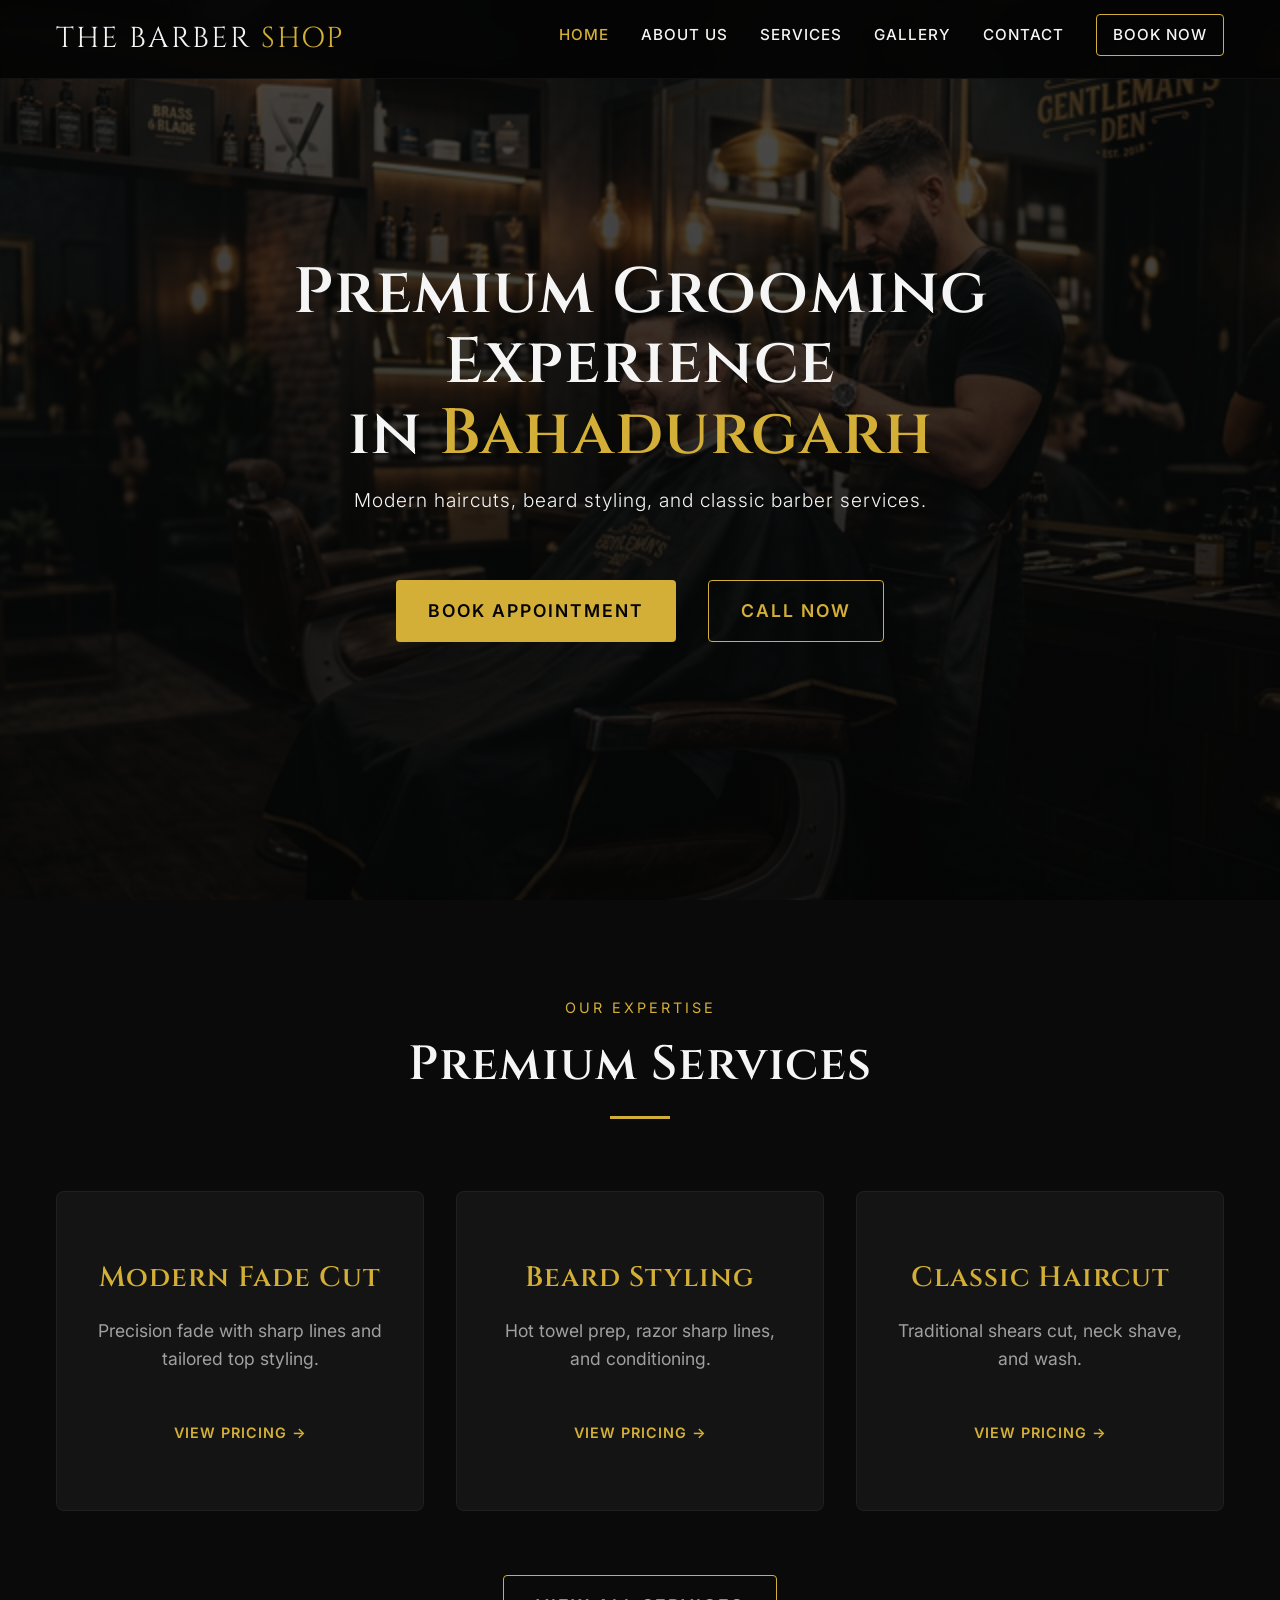
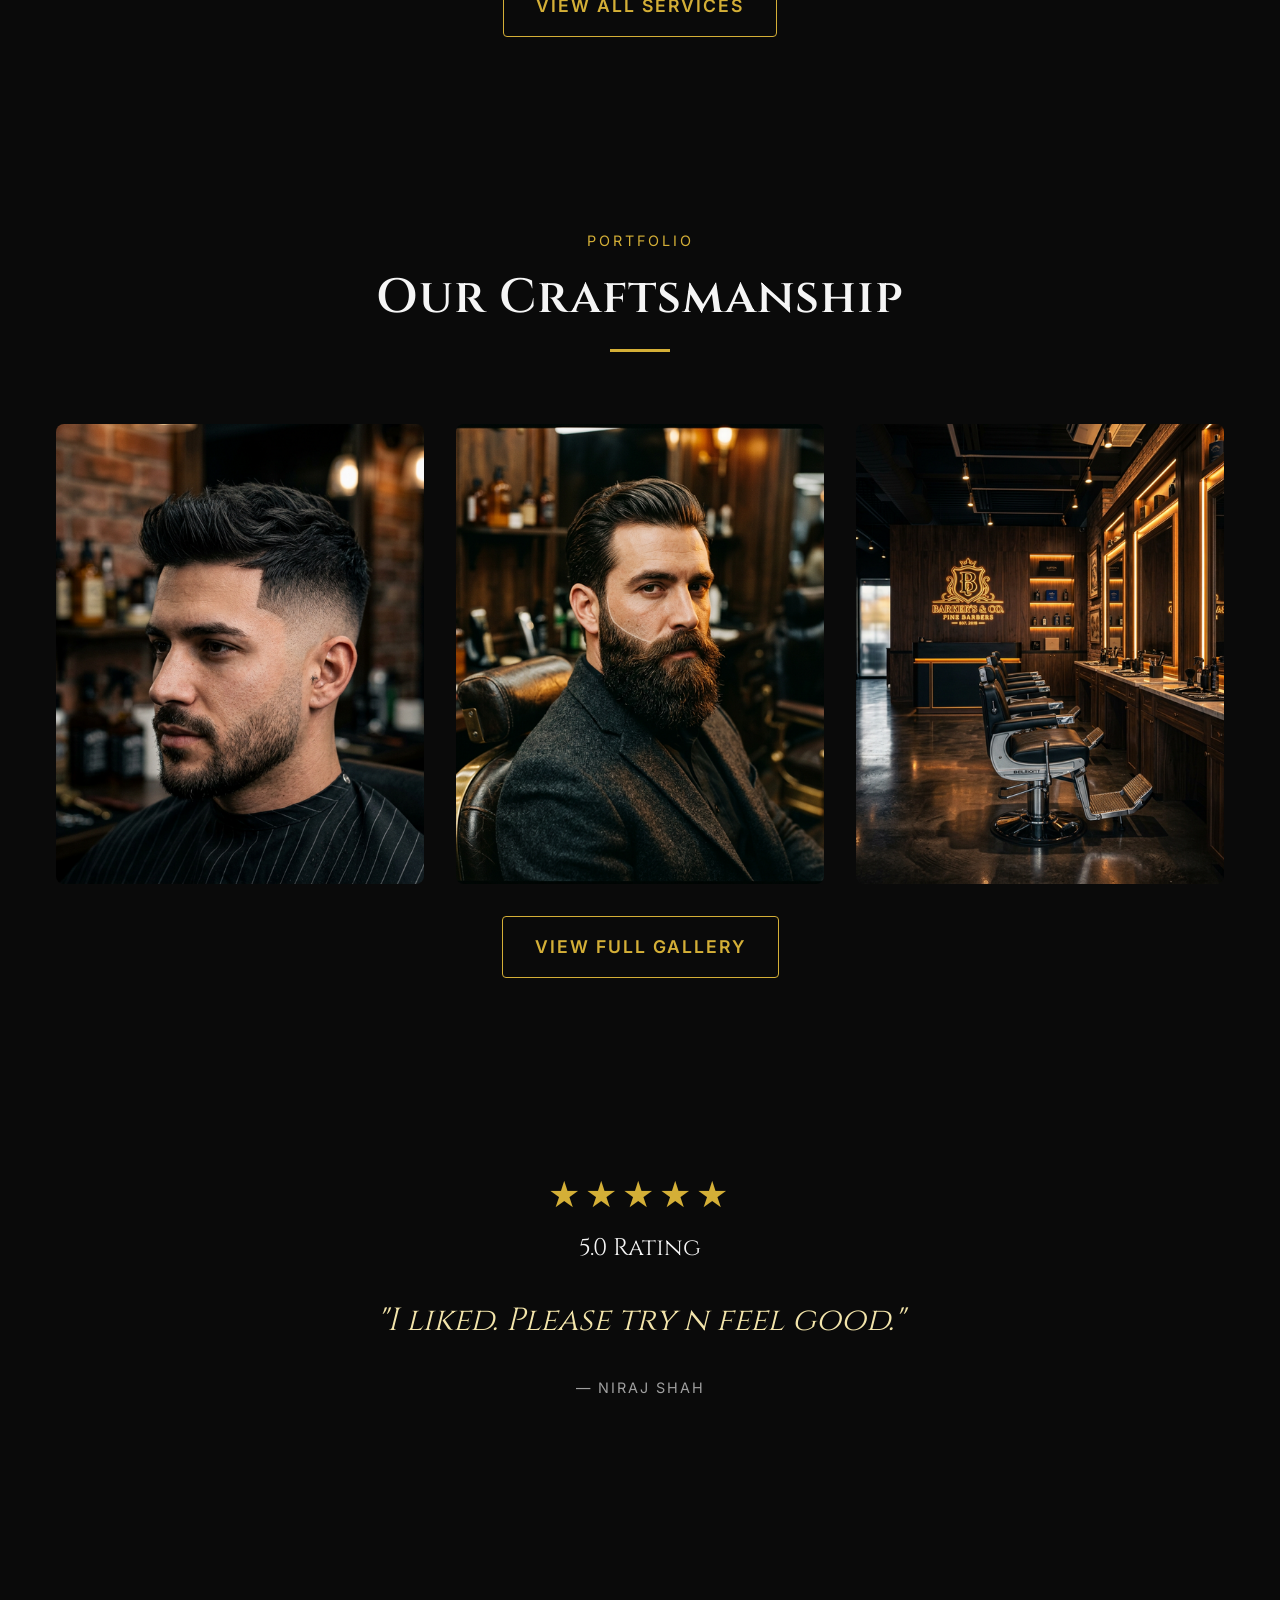
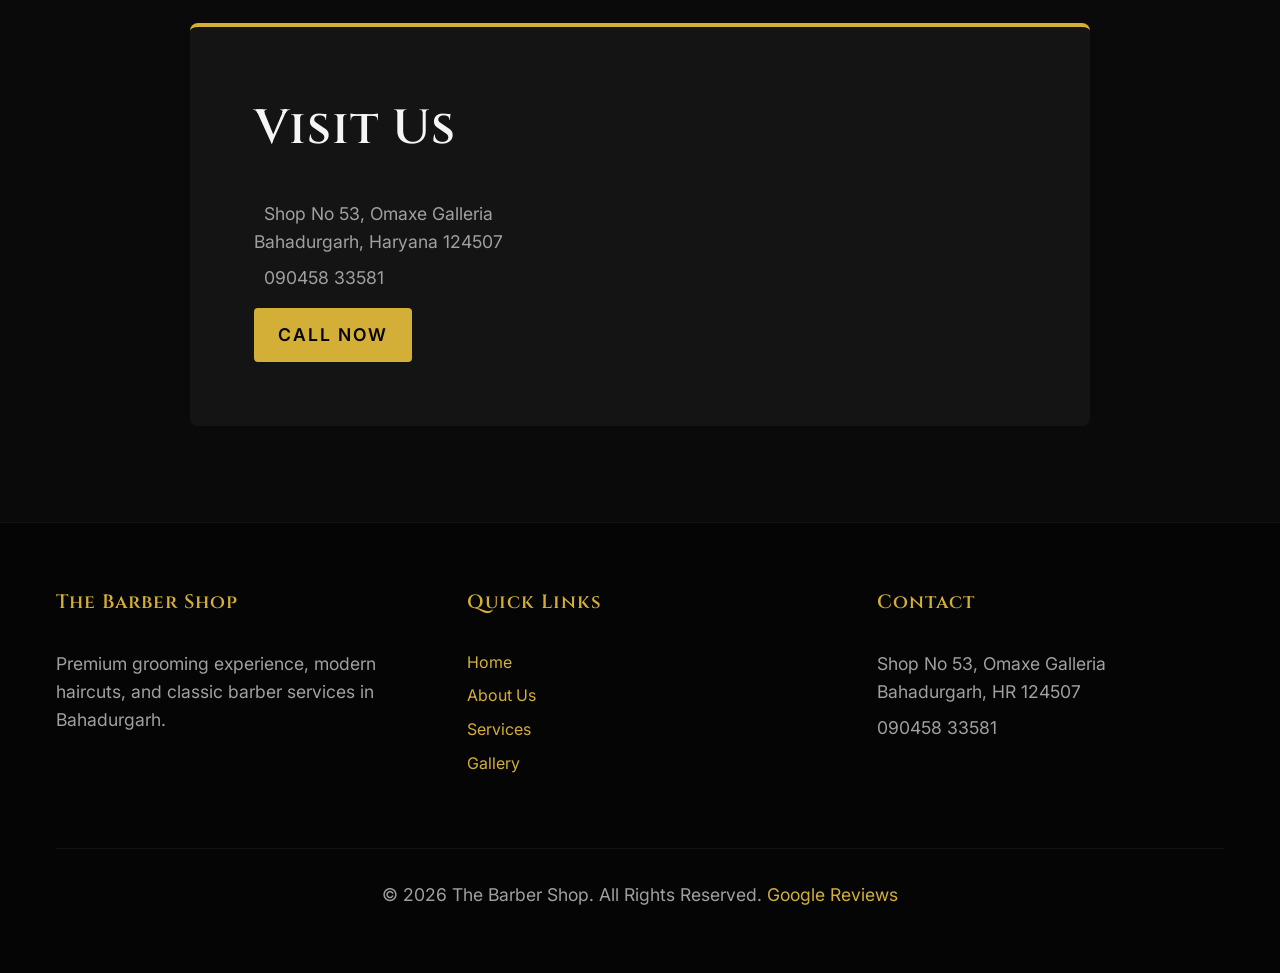
==== index.html @ 8d55b6e1 "Initial commit of The Barber Shop website" ====
<!DOCTYPE html>
<html lang="en">
<head>
    <meta charset="UTF-8">
    <meta name="viewport" content="width=device-width, initial-scale=1.0">
    <title>The Barber Shop | Premium Grooming in Bahadurgarh</title>
    <meta name="description" content="Experience premium grooming, modern haircuts, and classic barber services at The Barber Shop in Omaxe Galleria, Bahadurgarh.">
    <meta name="keywords" content="Barber shop in Bahadurgarh, Best haircut Bahadurgarh, Beard styling near me, premium salon">
    
    <!-- Google Fonts -->
    <link rel="preconnect" href="https://fonts.googleapis.com">
    <link rel="preconnect" href="https://fonts.gstatic.com" crossorigin>
    <link href="https://fonts.googleapis.com/css2?family=Cinzel:wght@500;600;700&family=Inter:wght@300;400;500;600&display=swap" rel="stylesheet">
    
    <!-- Custom CSS -->
    <link rel="stylesheet" href="css/style.css">
    <link rel="stylesheet" href="css/index.css">
</head>
<body>

    <!-- Navigation -->
    <nav class="navbar">
        <div class="container">
            <a href="index.html" class="logo">The Barber <span>Shop</span></a>
            <button class="hamburger" aria-label="Toggle Navigation">&#9776;</button>
            <ul class="nav-links">
                <li><a href="index.html" class="active">Home</a></li>
                <li><a href="about.html">About Us</a></li>
                <li><a href="services.html">Services</a></li>
                <li><a href="gallery.html">Gallery</a></li>
                <li><a href="contact.html">Contact</a></li>
                <li><a href="book.html" class="btn btn-outline" style="padding: 0.5rem 1rem; margin-top: -0.5rem;">Book Now</a></li>
            </ul>
        </div>
    </nav>

    <!-- Hero Section -->
    <header class="hero" id="home">
        <div class="hero-overlay"></div>
        <div class="container hero-content">
            <div class="fade-in-up">
                <h1>Premium Grooming Experience <br>in <span style="color: var(--gold-primary)">Bahadurgarh</span></h1>
                <p>Modern haircuts, beard styling, and classic barber services.</p>
                <div class="hero-btns">
                    <a href="book.html" class="btn btn-primary">Book Appointment</a>
                    <a href="tel:+919045833581" class="btn btn-outline">Call Now</a>
                </div>
            </div>
        </div>
    </header>

    <!-- Services Preview Section -->
    <section class="services-preview section-padding" id="services">
        <div class="container">
            <div class="section-title fade-in-up">
                <span class="section-subtitle">Our Expertise</span>
                <h2>Premium Services</h2>
            </div>
            
            <div class="services-grid">
                <!-- Service 1 -->
                <div class="service-card fade-in-up">
                    <div class="service-icon"><i class="fas fa-cut"></i></div>
                    <h3>Modern Fade Cut</h3>
                    <p>Precision fade with sharp lines and tailored top styling.</p>
                    <a href="services.html" class="read-more">View Pricing &rarr;</a>
                </div>
                <!-- Service 2 -->
                <div class="service-card fade-in-up" style="transition-delay: 0.1s;">
                    <div class="service-icon"></div>
                    <h3>Beard Styling</h3>
                    <p>Hot towel prep, razor sharp lines, and conditioning.</p>
                    <a href="services.html" class="read-more">View Pricing &rarr;</a>
                </div>
                <!-- Service 3 -->
                <div class="service-card fade-in-up" style="transition-delay: 0.2s;">
                    <div class="service-icon"></div>
                    <h3>Classic Haircut</h3>
                    <p>Traditional shears cut, neck shave, and wash.</p>
                    <a href="services.html" class="read-more">View Pricing &rarr;</a>
                </div>
            </div>
            
            <div class="text-center fade-in-up" style="margin-top: var(--space-lg);">
                <a href="services.html" class="btn btn-outline">View All Services</a>
            </div>
        </div>
    </section>

    <!-- Gallery Preview Section -->
    <section class="gallery-preview section-padding">
        <div class="container">
            <div class="section-title fade-in-up">
                <span class="section-subtitle">Portfolio</span>
                <h2>Our Craftsmanship</h2>
            </div>
            
            <div class="gallery-grid">
                <div class="gallery-item fade-in-up">
                    <img src="images/gallery/haircut1.png" alt="Modern Haircut" loading="lazy">
                </div>
                <div class="gallery-item fade-in-up" style="transition-delay: 0.1s;">
                    <img src="images/gallery/beard1.png" alt="Beard Styling" loading="lazy">
                </div>
                <div class="gallery-item fade-in-up" style="transition-delay: 0.2s;">
                    <img src="images/gallery/interior1.png" alt="Barber Shop Interior" loading="lazy">
                </div>
            </div>
            
            <div class="text-center fade-in-up" style="margin-top: var(--space-md);">
                <a href="gallery.html" class="btn btn-outline">View Full Gallery</a>
            </div>
        </div>
    </section>

    <!-- Review Highlight Section -->
    <section class="reviews-highlight section-padding">
        <div class="container">
            <div class="review-box fade-in-up">
                <div class="stars">★★★★★</div>
                <p class="rating-text">5.0 Rating</p>
                <blockquote>"I liked. Please try n feel good."</blockquote>
                <p class="reviewer-name">— Niraj Shah</p>
            </div>
        </div>
    </section>

    <!-- Quick Contact Snippet -->
    <section class="quick-contact section-padding" id="contact">
        <div class="container fade-in-up">
            <div class="contact-card" style="max-width: 900px; display: grid; grid-template-columns: 1fr 1fr; gap: var(--space-md); align-items: center; text-align: left;">
                <div class="contact-info">
                    <h2>Visit Us</h2>
                    <p style="margin-bottom: var(--space-xs);"><i class="fas fa-map-marker-alt"></i> Shop No 53, Omaxe Galleria<br>Bahadurgarh, Haryana 124507</p>
                    <p style="margin-bottom: var(--space-sm);"><i class="fas fa-phone"></i> 090458 33581</p>
                    <a href="tel:09045833581" class="btn btn-primary" style="padding: 0.8rem 1.5rem;">Call Now</a>
                </div>
                <div class="contact-map" style="height: 100%; min-height: 250px;">
                    <iframe src="https://maps.google.com/maps?width=100%25&amp;height=600&amp;hl=en&amp;q=The%20Barbar%20Shop,%20Omaxe%20Galleria,%20Bahadurgarh&amp;t=&amp;z=15&amp;ie=UTF8&amp;iwloc=B&amp;output=embed" 
                            style="border:0; width: 100%; height: 100%; border-radius: 8px;" 
                            allowfullscreen="" loading="lazy" referrerpolicy="no-referrer-when-downgrade">
                    </iframe>
                </div>
            </div>
        </div>
    </section>

    <!-- Footer -->
    <footer class="footer">
        <div class="container">
            <div class="footer-grid">
                <div class="footer-col">
                    <h3>The Barber Shop</h3>
                    <p>Premium grooming experience, modern haircuts, and classic barber services in Bahadurgarh.</p>
                </div>
                <div class="footer-col">
                    <h3>Quick Links</h3>
                    <ul>
                        <li><a href="index.html">Home</a></li>
                        <li><a href="about.html">About Us</a></li>
                        <li><a href="services.html">Services</a></li>
                        <li><a href="gallery.html">Gallery</a></li>
                    </ul>
                </div>
                <div class="footer-col">
                    <h3>Contact</h3>
                    <p>Shop No 53, Omaxe Galleria<br>Bahadurgarh, HR 124507</p>
                    <p>090458 33581</p>
                </div>
            </div>
            <div class="footer-bottom">
                <p>&copy; 2026 The Barber Shop. All Rights Reserved. <a href="#">Google Reviews</a></p>
            </div>
        </div>
    </footer>

    <script src="js/main.js"></script>
</body>
</html>
---- css/style.css ----
/* =========================================
   CORE DESIGN SYSTEM & VARIABLES
   ========================================= */
:root {
  /* Colors */
  --bg-dark: #0a0a0a;
  --bg-darker: #050505;
  --bg-card: #141414;
  --bg-card-hover: #1a1a1a;
  
  --text-main: #f5f5f5;
  --text-muted: #a0a0a0;
  
  --gold-primary: #D4AF37;
  --gold-hover: #B5952F;
  --gold-light: #F3E5AB;

  /* Typography */
  --font-primary: 'Inter', system-ui, -apple-system, sans-serif;
  --font-heading: 'Cinzel', serif; /* Or 'Outfit'/'Playfair Display' */

  /* Spacing */
  --space-xs: 0.5rem;
  --space-sm: 1rem;
  --space-md: 2rem;
  --space-lg: 4rem;
  --space-xl: 6rem;
  
  /* Layout */
  --container-width: 1200px;
  
  /* Animation */
  --transition-fast: 0.2s ease;
  --transition-normal: 0.3s ease;
  --transition-slow: 0.5s ease-in-out;
}

/* Base Reset */
* {
  margin: 0;
  padding: 0;
  box-sizing: border-box;
}

html, body {
  overflow-x: hidden;
  width: 100%;
}

body {
  font-family: var(--font-primary);
  background-color: var(--bg-dark);
  color: var(--text-main);
  line-height: 1.6;
  -webkit-font-smoothing: antialiased;
}

/* Typography */
h1, h2, h3, h4, h5, h6 {
  font-family: var(--font-heading);
  color: var(--text-main);
  font-weight: 600;
  letter-spacing: 1px;
}

h1 { font-size: clamp(2.5rem, 5vw, 4.5rem); line-height: 1.1; margin-bottom: var(--space-sm); }
h2 { font-size: clamp(2rem, 4vw, 3rem); margin-bottom: var(--space-md); }
h3 { font-size: 1.75rem; margin-bottom: var(--space-sm); }

p {
  color: var(--text-muted);
  font-size: 1.1rem;
  margin-bottom: var(--space-md);
}

a {
  color: var(--gold-primary);
  text-decoration: none;
  transition: color var(--transition-fast);
}

a:hover {
  color: var(--gold-light);
}

/* Layout Classes */
.container {
  width: 100%;
  max-width: var(--container-width);
  margin: 0 auto;
  padding: 0 var(--space-sm);
}

.section-padding {
  padding: var(--space-xl) 0;
}

.text-center {
  text-align: center;
}

/* Reusable Components */

/* Buttons */
.btn {
  display: inline-flex;
  align-items: center;
  justify-content: center;
  padding: 1rem 2rem;
  font-size: 1.1rem;
  font-family: var(--font-primary);
  font-weight: 600;
  text-transform: uppercase;
  letter-spacing: 2px;
  cursor: pointer;
  transition: all var(--transition-normal);
  border-radius: 4px;
  border: none;
  position: relative;
  overflow: hidden;
}

.btn-primary {
  background-color: var(--gold-primary);
  color: var(--bg-darker);
}

.btn-primary:hover {
  background-color: var(--gold-hover);
  color: var(--bg-darker);
  transform: translateY(-3px);
  box-shadow: 0 10px 20px rgba(212, 175, 55, 0.2);
}

.btn-outline {
  background-color: transparent;
  color: var(--gold-primary);
  border: 1px solid var(--gold-primary);
}

.btn-outline:hover {
  background-color: var(--gold-primary);
  color: var(--bg-darker);
  transform: translateY(-3px);
  box-shadow: 0 10px 20px rgba(212, 175, 55, 0.2);
}

/* Section Titles */
.section-title {
  text-align: center;
  margin-bottom: var(--space-lg);
}

.section-title h2 {
  margin-bottom: var(--space-xs);
  position: relative;
  display: inline-block;
  padding-bottom: 15px;
}

.section-title h2::after {
  content: '';
  position: absolute;
  bottom: 0;
  left: 50%;
  transform: translateX(-50%);
  width: 60px;
  height: 3px;
  background-color: var(--gold-primary);
}

.section-subtitle {
  color: var(--gold-primary);
  font-family: var(--font-primary);
  font-size: 0.9rem;
  text-transform: uppercase;
  letter-spacing: 3px;
  margin-bottom: var(--space-xs);
  display: block;
}

/* Navigation (Base styles, to be extended later) */
.navbar {
  position: fixed;
  top: 0;
  left: 0;
  width: 100%;
  padding: var(--space-sm) 0;
  background-color: rgba(5, 5, 5, 0.95);
  backdrop-filter: blur(10px);
  z-index: 1000;
  border-bottom: 1px solid rgba(255, 255, 255, 0.05);
  transition: all var(--transition-normal);
}

.navbar .container {
  display: flex;
  justify-content: space-between;
  align-items: center;
}

.logo {
  font-family: var(--font-heading);
  font-size: 1.8rem;
  color: var(--text-main);
  text-transform: uppercase;
  letter-spacing: 2px;
}

.logo span {
  color: var(--gold-primary);
}

.nav-links {
  display: flex;
  gap: var(--space-md);
  list-style: none;
}

.nav-links a {
  color: var(--text-main);
  font-weight: 500;
  font-size: 0.95rem;
  text-transform: uppercase;
  letter-spacing: 1px;
}

.nav-links a:hover, .nav-links a.active {
  color: var(--gold-primary);
}

.hamburger {
  display: none;
  background: none;
  border: none;
  color: var(--text-main);
  font-size: 1.5rem;
  cursor: pointer;
}

/* Footer (Base Styles) */
.footer {
  background-color: var(--bg-darker);
  padding: var(--space-lg) 0 var(--space-md);
  border-top: 1px solid rgba(255, 255, 255, 0.05);
}

.footer-grid {
  display: grid;
  grid-template-columns: repeat(auto-fit, minmax(250px, 1fr));
  gap: var(--space-lg);
  margin-bottom: var(--space-lg);
}

.footer-col h3 {
  color: var(--gold-primary);
  font-size: 1.2rem;
  margin-bottom: var(--space-md);
  font-family: var(--font-heading);
}

.footer-col p, .footer-col li {
  color: var(--text-muted);
  margin-bottom: var(--space-xs);
  display: flex;
  align-items: center;
  gap: 10px;
}

.footer-col ul {
  list-style: none;
}

.footer-col a:hover {
  text-decoration: underline;
}

.footer-bottom {
  text-align: center;
  padding-top: var(--space-md);
  border-top: 1px solid rgba(255, 255, 255, 0.05);
  color: var(--text-muted);
  font-size: 0.9rem;
}

/* Scroll Animations Base */
.fade-in-up {
  opacity: 0;
  transform: translateY(30px);
  transition: opacity 0.8s ease-out, transform 0.8s ease-out;
}

.fade-in-up.visible {
  opacity: 1;
  transform: translateY(0);
}

/* Responsive Overrides */
@media (max-width: 900px) {
  h1 { font-size: 2.5rem; }
  h2 { font-size: 2rem; }
}

@media (max-width: 768px) {
  .nav-links {
    display: none; /* Mobile menu logic in JS */
    position: absolute;
    top: 100%;
    left: 0;
    width: 100%;
    background-color: var(--bg-darker);
    flex-direction: column;
    padding: var(--space-md);
    text-align: center;
    border-bottom: 1px solid rgba(255, 255, 255, 0.05);
    z-index: 999;
  }
  
  .nav-links.active {
    display: flex;
  }
  
  .hamburger {
    display: block;
    z-index: 1001;
  }

  .section-padding {
    padding: var(--space-lg) 0;
  }
  
  .container {
    padding: 0 15px;
  }
  
  .btn {
    padding: 0.8rem 1.5rem;
    font-size: 1rem;
    width: 100%;
    margin-bottom: 10px;
  }
}
---- css/index.css ----
/* =========================================
   HOMEPAGE SPECIFIC STYLES
   ========================================= */

/* Hero Section */
.hero {
  height: 100vh;
  min-height: 600px;
  background-image: url('../images/hero_bg.png');
  background-size: cover;
  background-position: center;
  background-attachment: fixed;
  position: relative;
  display: flex;
  align-items: center;
  justify-content: center;
  text-align: center;
}

.hero-overlay {
  position: absolute;
  top: 0;
  left: 0;
  width: 100%;
  height: 100%;
  background: linear-gradient(rgba(10, 10, 10, 0.7), rgba(5, 5, 5, 0.9));
  z-index: 1;
}

.hero-content {
  position: relative;
  z-index: 2;
  max-width: 800px;
}

.hero p {
  font-size: 1.2rem;
  color: var(--text-main);
  margin-bottom: var(--space-lg);
  font-weight: 300;
  letter-spacing: 1px;
}

.hero-btns {
  display: flex;
  gap: var(--space-md);
  justify-content: center;
}

/* Services Preview */
.services-grid {
  display: grid;
  grid-template-columns: repeat(auto-fit, minmax(300px, 1fr));
  gap: var(--space-md);
}

.service-card {
  background-color: var(--bg-card);
  padding: var(--space-lg) var(--space-md);
  text-align: center;
  border-radius: 8px;
  border: 1px solid rgba(255, 255, 255, 0.05);
  transition: all var(--transition-normal);
}

.service-card:hover {
  transform: translateY(-10px);
  background-color: var(--bg-card-hover);
  border-color: var(--gold-primary);
  box-shadow: 0 10px 30px rgba(0, 0, 0, 0.5);
}

.service-card h3 {
  color: var(--gold-primary);
  margin-bottom: var(--space-sm);
}

.read-more {
  display: inline-block;
  margin-top: var(--space-sm);
  font-size: 0.9rem;
  font-weight: 600;
  text-transform: uppercase;
  letter-spacing: 1px;
}

/* Gallery Preview */
.gallery-grid {
  display: grid;
  grid-template-columns: repeat(auto-fit, minmax(300px, 1fr));
  gap: var(--space-md);
}

.gallery-item {
  position: relative;
  overflow: hidden;
  border-radius: 8px;
  aspect-ratio: 4/5;
}

.gallery-item img {
  width: 100%;
  height: 100%;
  object-fit: cover;
  transition: transform var(--transition-slow);
}

.gallery-item:hover img {
  transform: scale(1.05);
}

/* Review Highlight */
.reviews-highlight {
  background-image: linear-gradient(rgba(10, 10, 10, 0.9), rgba(10, 10, 10, 0.9)), url('../images/gallery/interior1.png');
  background-size: cover;
  background-position: center;
  background-attachment: fixed;
  text-align: center;
}

.review-box {
  max-width: 800px;
  margin: 0 auto;
}

.stars {
  color: var(--gold-primary);
  font-size: 2rem;
  letter-spacing: 5px;
  margin-bottom: var(--space-xs);
}

.rating-text {
  font-family: var(--font-heading);
  font-size: 1.5rem;
  color: var(--text-main);
  margin-bottom: var(--space-md);
}

.review-box blockquote {
  font-size: 2rem;
  font-family: var(--font-heading);
  font-style: italic;
  line-height: 1.4;
  margin-bottom: var(--space-md);
  color: var(--gold-light);
}

.reviewer-name {
  text-transform: uppercase;
  letter-spacing: 2px;
  font-size: 0.9rem;
}

/* Quick Contact */
.contact-card {
  background-color: var(--bg-card);
  padding: var(--space-lg);
  border-radius: 8px;
  border-top: 4px solid var(--gold-primary);
  text-align: center;
  max-width: 600px;
  margin: 0 auto;
}

.contact-card i {
  color: var(--gold-primary);
  margin-right: 10px;
}

@media (max-width: 768px) {
  .hero-btns {
    flex-direction: column;
  }
  
  .review-box blockquote {
    font-size: 1.5rem;
  }

  .contact-card {
    grid-template-columns: 1fr !important;
    text-align: center !important;
  }
  
  .contact-map {
    height: 300px !important;
    margin-top: var(--space-sm);
  }
}
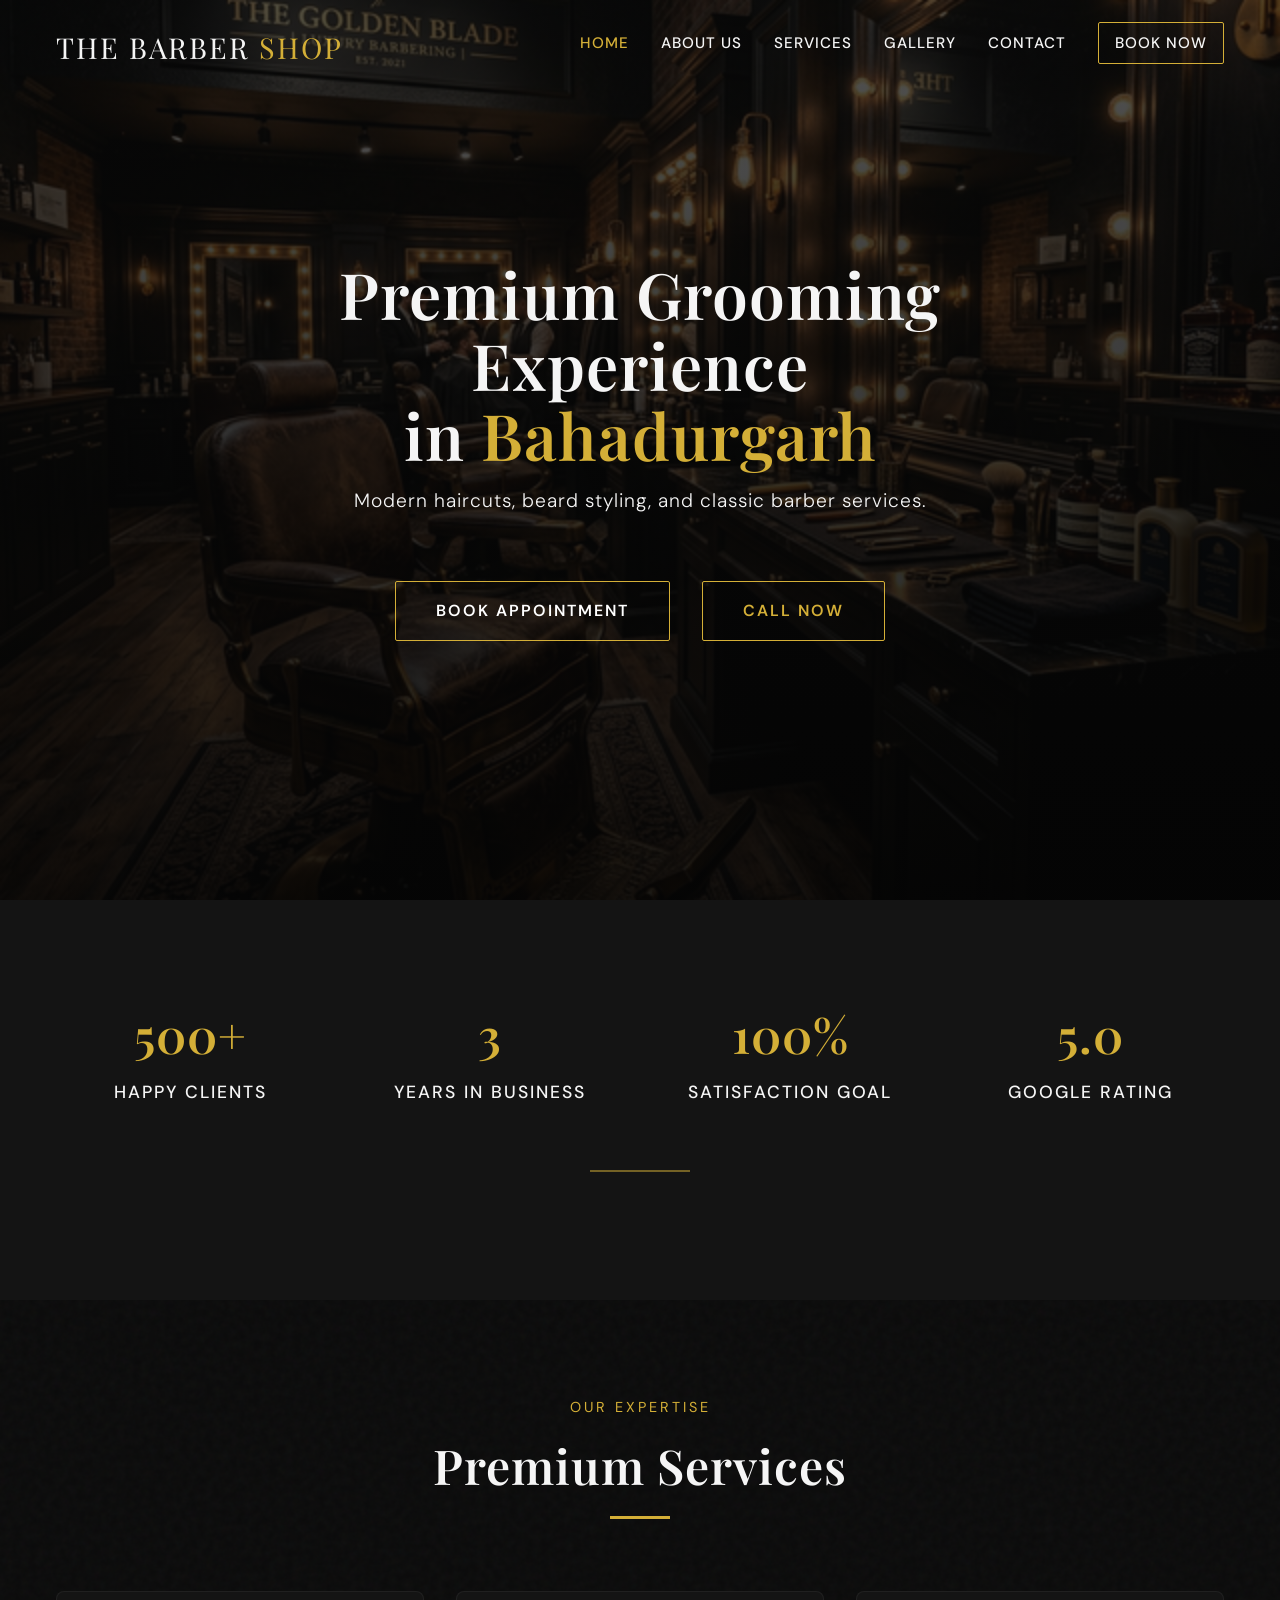
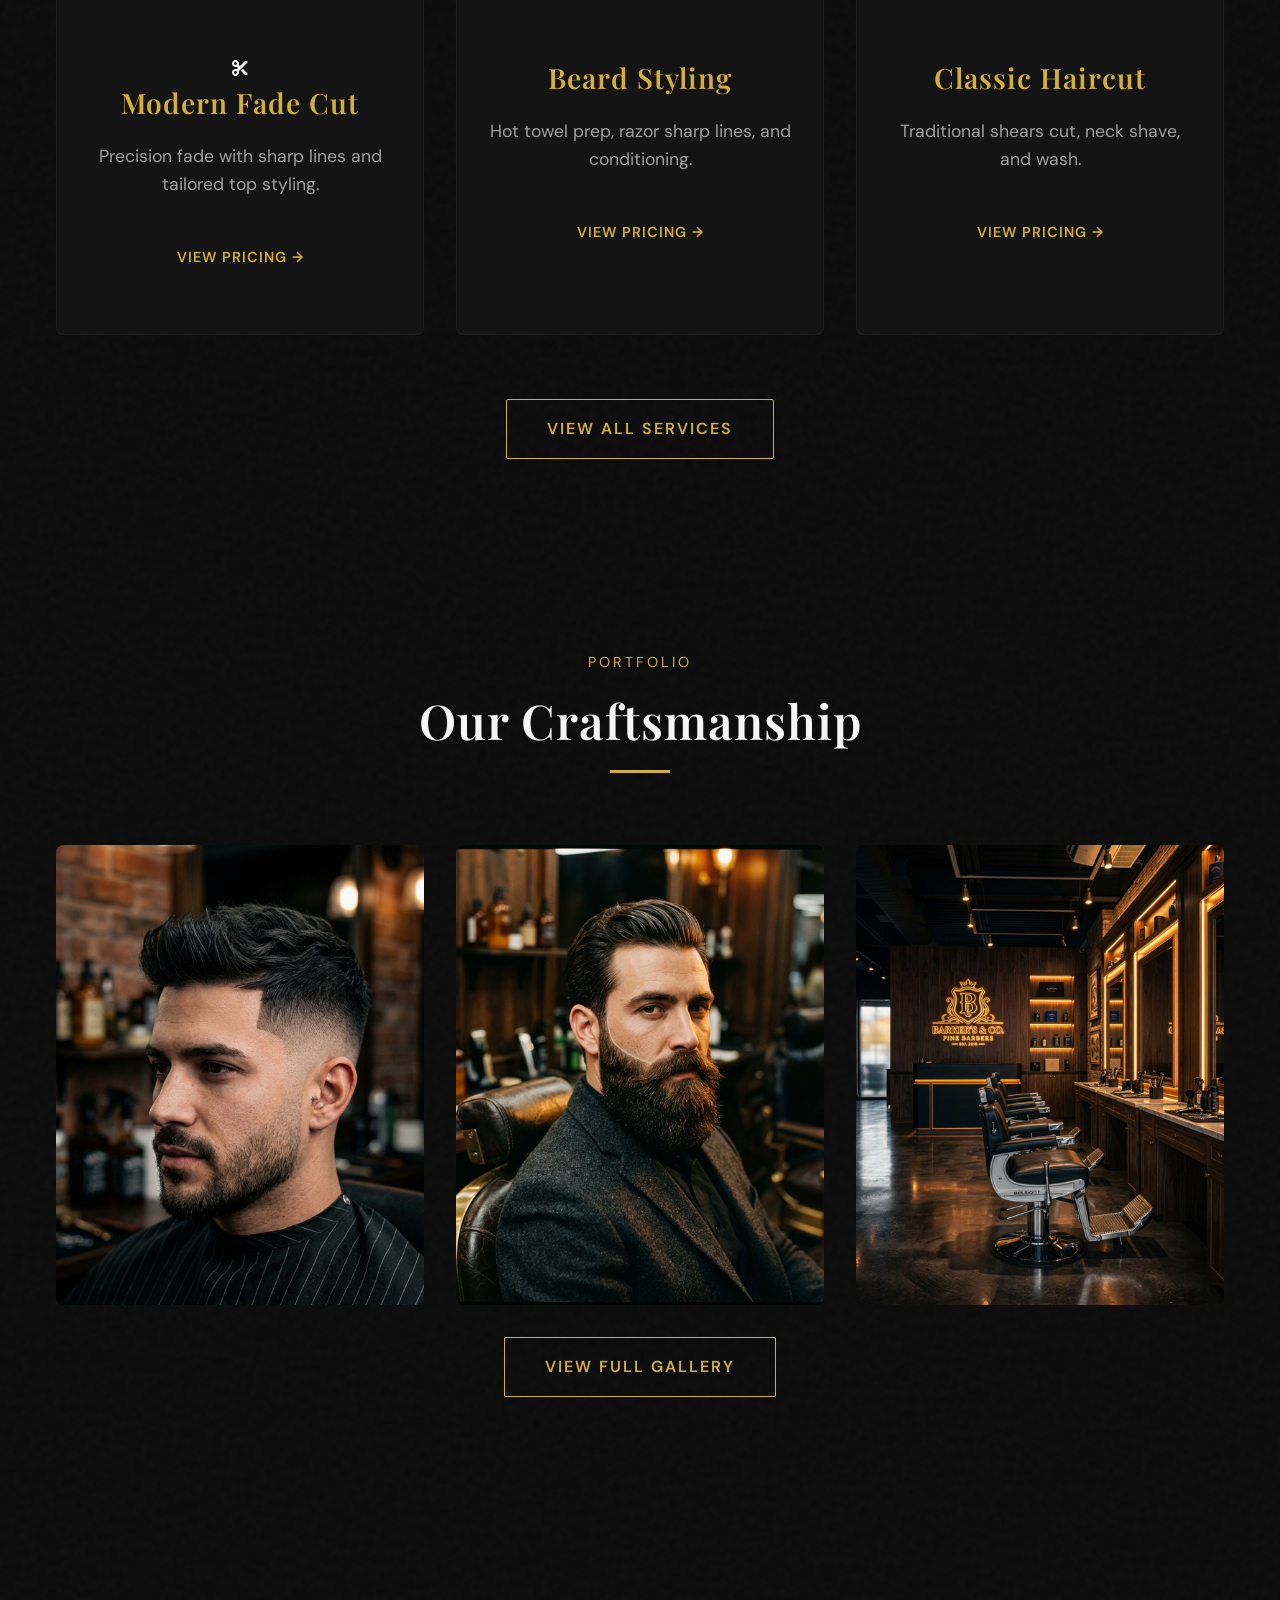
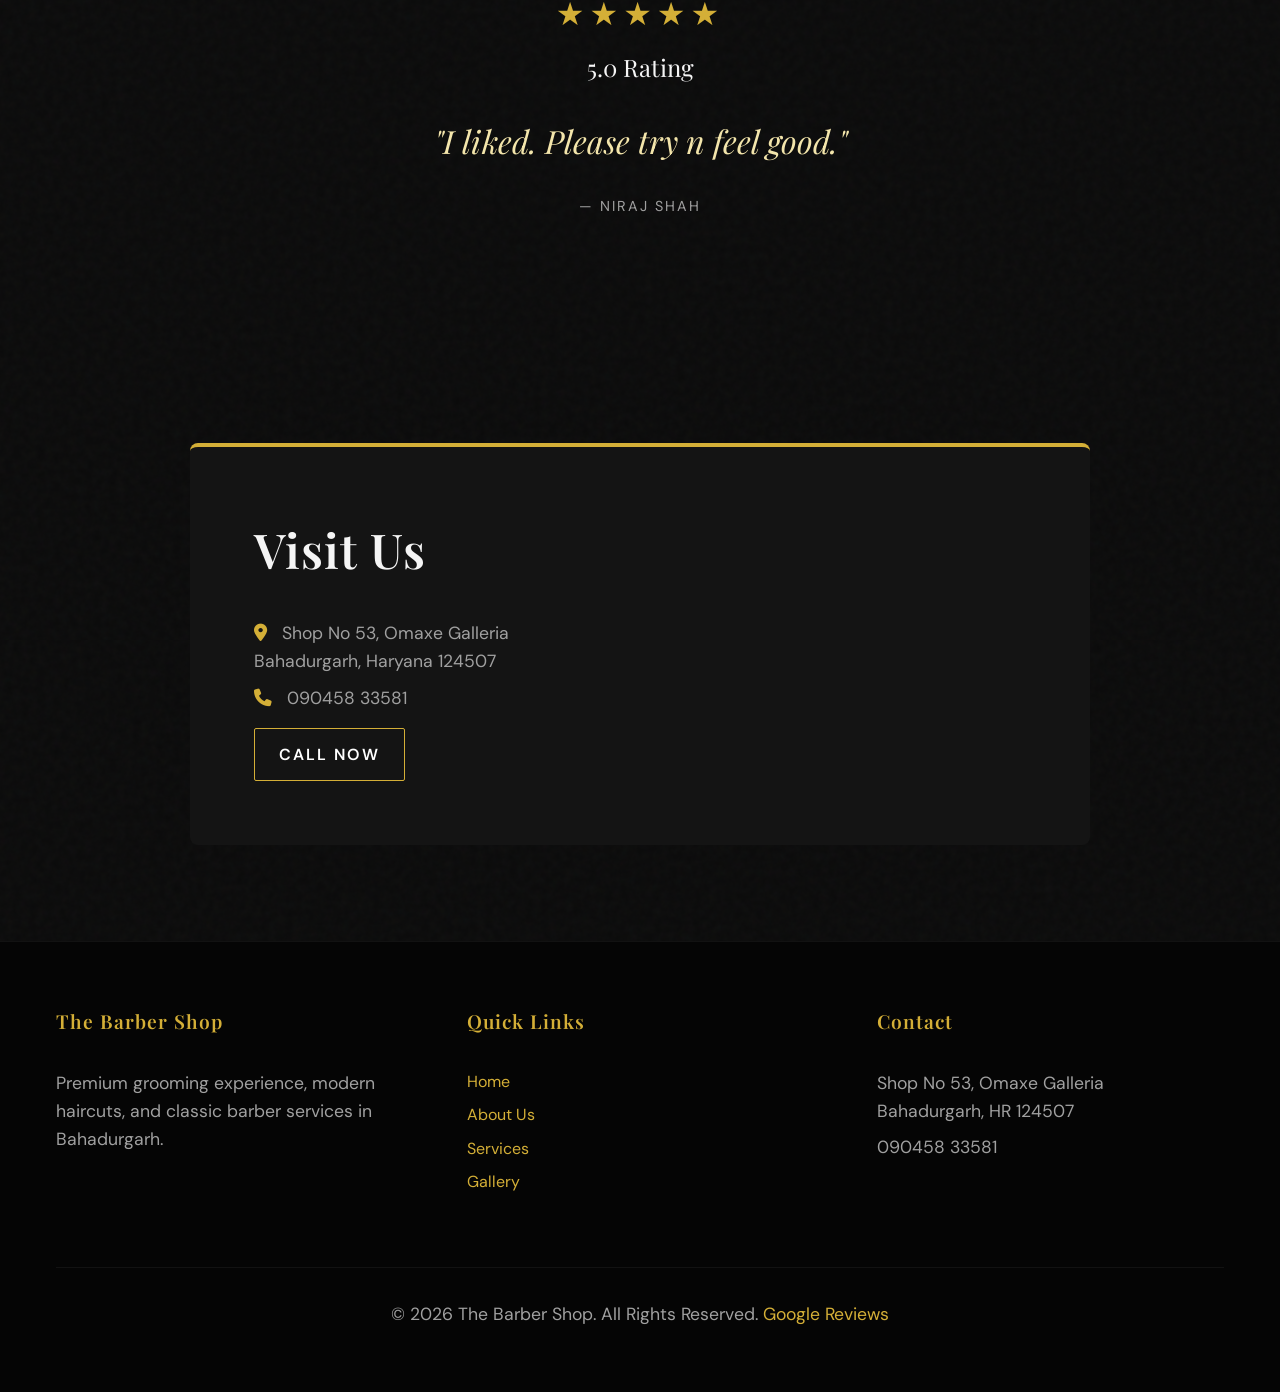
==== commit e7898c4f: "Massive Premium UI/UX Design Overhaul (Phase 2)" ====
--- a/index.html
+++ b/index.html
@@ -7,16 +7,27 @@
     <meta name="description" content="Experience premium grooming, modern haircuts, and classic barber services at The Barber Shop in Omaxe Galleria, Bahadurgarh.">
     <meta name="keywords" content="Barber shop in Bahadurgarh, Best haircut Bahadurgarh, Beard styling near me, premium salon">
     
+    <!-- Favicon -->
+    <link rel="icon" href="images/favicon.ico" type="image/x-icon">
+    
     <!-- Google Fonts -->
     <link rel="preconnect" href="https://fonts.googleapis.com">
     <link rel="preconnect" href="https://fonts.gstatic.com" crossorigin>
-    <link href="https://fonts.googleapis.com/css2?family=Cinzel:wght@500;600;700&family=Inter:wght@300;400;500;600&display=swap" rel="stylesheet">
+    <link href="https://fonts.googleapis.com/css2?family=DM+Sans:opsz,wght@9..40,300;9..40,400;9..40,500;9..40,600&family=Playfair+Display:wght@400;500;600;700&display=swap" rel="stylesheet">
+    
+    <!-- Font Awesome (for icons) -->
+    <link rel="stylesheet" href="https://cdnjs.cloudflare.com/ajax/libs/font-awesome/6.4.0/css/all.min.css">
     
     <!-- Custom CSS -->
     <link rel="stylesheet" href="css/style.css">
     <link rel="stylesheet" href="css/index.css">
 </head>
 <body>
+
+    <!-- Page Loader -->
+    <div id="page-loader" class="page-loader">
+        <div class="loader-spinner"></div>
+    </div>
 
     <!-- Navigation -->
     <nav class="navbar">
@@ -49,6 +60,31 @@
         </div>
     </header>
 
+    <!-- Why Choose Us / Trust Stats -->
+    <section class="stats-section section-padding" style="background-color: var(--bg-card); position: relative; z-index: 2;">
+        <div class="container fade-in-up">
+            <div style="display: grid; grid-template-columns: repeat(auto-fit, minmax(200px, 1fr)); gap: var(--space-md); text-align: center;">
+                <div>
+                    <h2 style="color: var(--gold-primary); font-size: 3rem; margin-bottom: 5px;">500+</h2>
+                    <p style="color: var(--text-main); font-family: var(--font-primary); font-weight: 500; letter-spacing: 2px; text-transform: uppercase;">Happy Clients</p>
+                </div>
+                <div>
+                    <h2 style="color: var(--gold-primary); font-size: 3rem; margin-bottom: 5px;">3</h2>
+                    <p style="color: var(--text-main); font-family: var(--font-primary); font-weight: 500; letter-spacing: 2px; text-transform: uppercase;">Years in Business</p>
+                </div>
+                <div>
+                    <h2 style="color: var(--gold-primary); font-size: 3rem; margin-bottom: 5px;">100%</h2>
+                    <p style="color: var(--text-main); font-family: var(--font-primary); font-weight: 500; letter-spacing: 2px; text-transform: uppercase;">Satisfaction Goal</p>
+                </div>
+                <div>
+                    <h2 style="color: var(--gold-primary); font-size: 3rem; margin-bottom: 5px;">5.0</h2>
+                    <p style="color: var(--text-main); font-family: var(--font-primary); font-weight: 500; letter-spacing: 2px; text-transform: uppercase;">Google Rating</p>
+                </div>
+            </div>
+            <div class="gold-divider"></div>
+        </div>
+    </section>
+
     <!-- Services Preview Section -->
     <section class="services-preview section-padding" id="services">
         <div class="container">
@@ -169,7 +205,7 @@
                 </div>
             </div>
             <div class="footer-bottom">
-                <p>&copy; 2026 The Barber Shop. All Rights Reserved. <a href="#">Google Reviews</a></p>
+                <p>&copy; 2026 The Barber Shop. All Rights Reserved. <a href="https://g.page/r/" target="_blank">Google Reviews</a></p>
             </div>
         </div>
     </footer>
--- a/css/style.css
+++ b/css/style.css
@@ -16,8 +16,8 @@
   --gold-light: #F3E5AB;
 
   /* Typography */
-  --font-primary: 'Inter', system-ui, -apple-system, sans-serif;
-  --font-heading: 'Cinzel', serif; /* Or 'Outfit'/'Playfair Display' */
+  --font-primary: 'DM Sans', system-ui, -apple-system, sans-serif;
+  --font-heading: 'Playfair Display', serif;
 
   /* Spacing */
   --space-xs: 0.5rem;
@@ -53,6 +53,8 @@
   color: var(--text-main);
   line-height: 1.6;
   -webkit-font-smoothing: antialiased;
+  /* Premium Dark Noise Texture */
+  background-image: url("data:image/svg+xml,%3Csvg viewBox='0 0 200 200' xmlns='http://www.w3.org/2000/svg'%3E%3Cfilter id='noiseFilter'%3E%3CfeTurbulence type='fractalNoise' baseFrequency='0.8' numOctaves='3' stitchTiles='stitch'/%3E%3C/filter%3E%3Crect width='100%25' height='100%25' filter='url(%23noiseFilter)' opacity='0.03'/%3E%3C/svg%3E");
 }
 
 /* Typography */
@@ -106,30 +108,44 @@
   display: inline-flex;
   align-items: center;
   justify-content: center;
-  padding: 1rem 2rem;
-  font-size: 1.1rem;
+  padding: 1rem 2.5rem;
+  font-size: 1rem;
   font-family: var(--font-primary);
   font-weight: 600;
   text-transform: uppercase;
   letter-spacing: 2px;
   cursor: pointer;
-  transition: all var(--transition-normal);
-  border-radius: 4px;
-  border: none;
+  transition: all var(--transition-slow);
+  border-radius: 2px;
   position: relative;
   overflow: hidden;
+  z-index: 1;
 }
 
 .btn-primary {
+  background-color: transparent;
+  color: #fff;
+  border: 1px solid var(--gold-primary);
+}
+
+.btn-primary::before {
+  content: '';
+  position: absolute;
+  top: 0; left: 0; right: 0; bottom: 0;
   background-color: var(--gold-primary);
+  z-index: -1;
+  transform: scaleY(0);
+  transform-origin: bottom;
+  transition: transform var(--transition-normal);
+}
+
+.btn-primary:hover {
   color: var(--bg-darker);
-}
-
-.btn-primary:hover {
-  background-color: var(--gold-hover);
-  color: var(--bg-darker);
-  transform: translateY(-3px);
-  box-shadow: 0 10px 20px rgba(212, 175, 55, 0.2);
+  box-shadow: 0 10px 20px rgba(212, 175, 55, 0.15);
+}
+
+.btn-primary:hover::before {
+  transform: scaleY(1);
 }
 
 .btn-outline {
@@ -141,8 +157,6 @@
 .btn-outline:hover {
   background-color: var(--gold-primary);
   color: var(--bg-darker);
-  transform: translateY(-3px);
-  box-shadow: 0 10px 20px rgba(212, 175, 55, 0.2);
 }
 
 /* Section Titles */
@@ -185,12 +199,19 @@
   top: 0;
   left: 0;
   width: 100%;
-  padding: var(--space-sm) 0;
-  background-color: rgba(5, 5, 5, 0.95);
+  padding: 1.5rem 0;
+  background-color: transparent;
+  z-index: 1000;
+  border-bottom: 1px solid transparent;
+  transition: all var(--transition-normal);
+}
+
+.navbar.scrolled {
+  background-color: rgba(5, 5, 5, 0.98);
   backdrop-filter: blur(10px);
-  z-index: 1000;
-  border-bottom: 1px solid rgba(255, 255, 255, 0.05);
-  transition: all var(--transition-normal);
+  padding: 1rem 0;
+  border-bottom: 1px solid rgba(212, 175, 55, 0.2);
+  box-shadow: 0 4px 20px rgba(0, 0, 0, 0.5);
 }
 
 .navbar .container {
@@ -295,6 +316,45 @@
   transform: translateY(0);
 }
 
+/* Gold Divider */
+.gold-divider {
+  width: 100px;
+  height: 2px;
+  background-color: var(--gold-primary);
+  margin: var(--space-md) auto;
+  opacity: 0.5;
+}
+
+/* Page Loader */
+.page-loader {
+  position: fixed;
+  top: 0; left: 0; right: 0; bottom: 0;
+  background-color: var(--bg-dark);
+  z-index: 9999;
+  display: flex;
+  justify-content: center;
+  align-items: center;
+  transition: opacity 0.5s ease;
+}
+
+.page-loader.hidden {
+  opacity: 0;
+  pointer-events: none;
+}
+
+.loader-spinner {
+  width: 50px;
+  height: 50px;
+  border: 3px solid rgba(212, 175, 55, 0.2);
+  border-top-color: var(--gold-primary);
+  border-radius: 50%;
+  animation: spinner 1s linear infinite;
+}
+
+@keyframes spinner {
+  to { transform: rotate(360deg); }
+}
+
 /* Responsive Overrides */
 @media (max-width: 900px) {
   h1 { font-size: 2.5rem; }
@@ -302,22 +362,44 @@
 }
 
 @media (max-width: 768px) {
+  /* Mobile Drawer Navigation */
   .nav-links {
-    display: none; /* Mobile menu logic in JS */
-    position: absolute;
-    top: 100%;
-    left: 0;
-    width: 100%;
-    background-color: var(--bg-darker);
+    position: fixed;
+    top: 0;
+    right: -100%;
+    width: 250px;
+    height: 100vh;
+    background-color: rgba(10, 10, 10, 0.98);
+    backdrop-filter: blur(15px);
     flex-direction: column;
-    padding: var(--space-md);
-    text-align: center;
-    border-bottom: 1px solid rgba(255, 255, 255, 0.05);
+    padding: 100px 30px 30px;
+    margin: 0;
+    justify-content: flex-start;
+    align-items: flex-start;
+    border-left: 1px solid rgba(212, 175, 55, 0.2);
+    box-shadow: -10px 0 30px rgba(0,0,0,0.8);
+    transition: right 0.4s cubic-bezier(0.77, 0, 0.175, 1);
     z-index: 999;
   }
   
   .nav-links.active {
-    display: flex;
+    right: 0;
+  }
+  
+  /* Optional Drawer Overlay */
+  .nav-overlay {
+    position: fixed;
+    top: 0; left: 0; right: 0; bottom: 0;
+    background: rgba(0,0,0,0.7);
+    z-index: 998;
+    opacity: 0;
+    pointer-events: none;
+    transition: opacity 0.4s ease;
+  }
+  
+  .nav-overlay.active {
+    opacity: 1;
+    pointer-events: all;
   }
   
   .hamburger {
--- a/css/index.css
+++ b/css/index.css
@@ -4,17 +4,17 @@
 
 /* Hero Section */
 .hero {
+  position: relative;
   height: 100vh;
-  min-height: 600px;
-  background-image: url('../images/hero_bg.png');
-  background-size: cover;
-  background-position: center;
-  background-attachment: fixed;
-  position: relative;
   display: flex;
   align-items: center;
   justify-content: center;
   text-align: center;
+  background-image: url('../images/hero_bg.png');
+  background-size: cover;
+  background-position: center center;
+  background-attachment: fixed; /* Parallax effect */
+  background-repeat: no-repeat;
 }
 
 .hero-overlay {
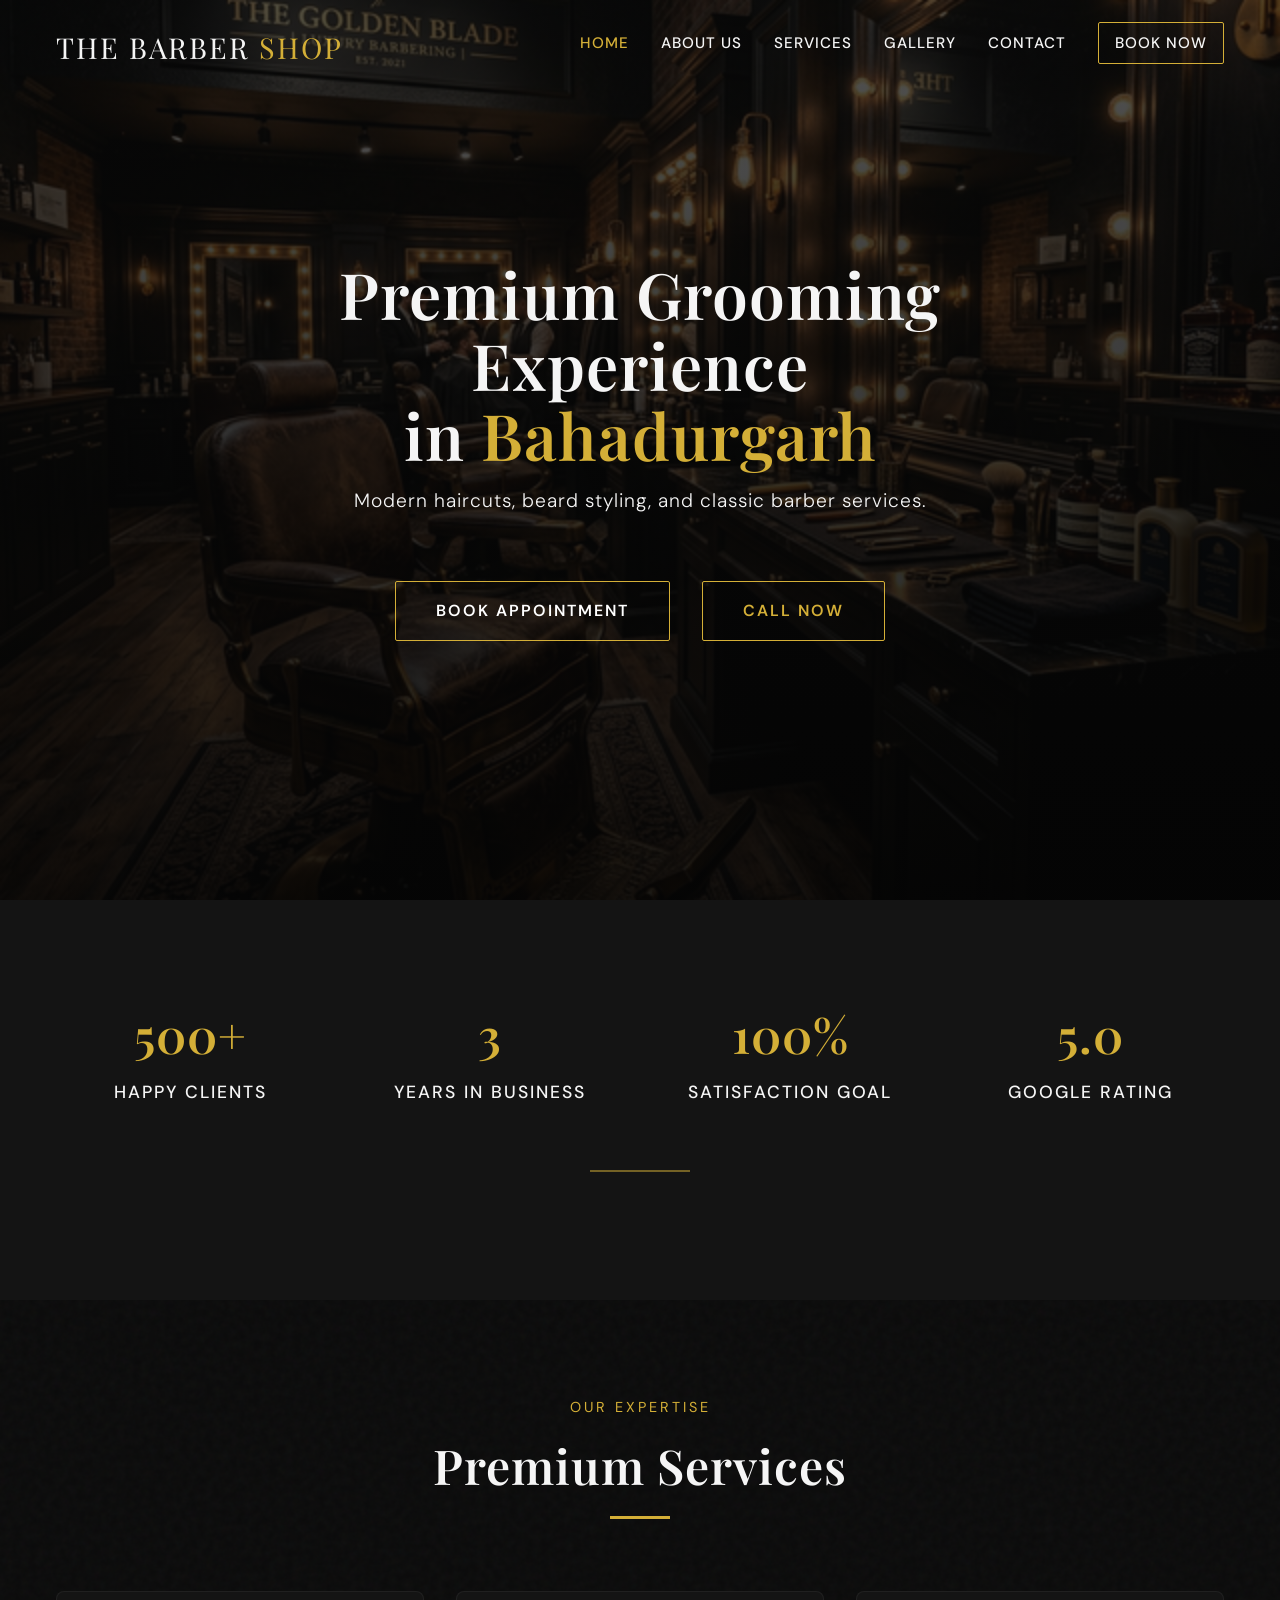
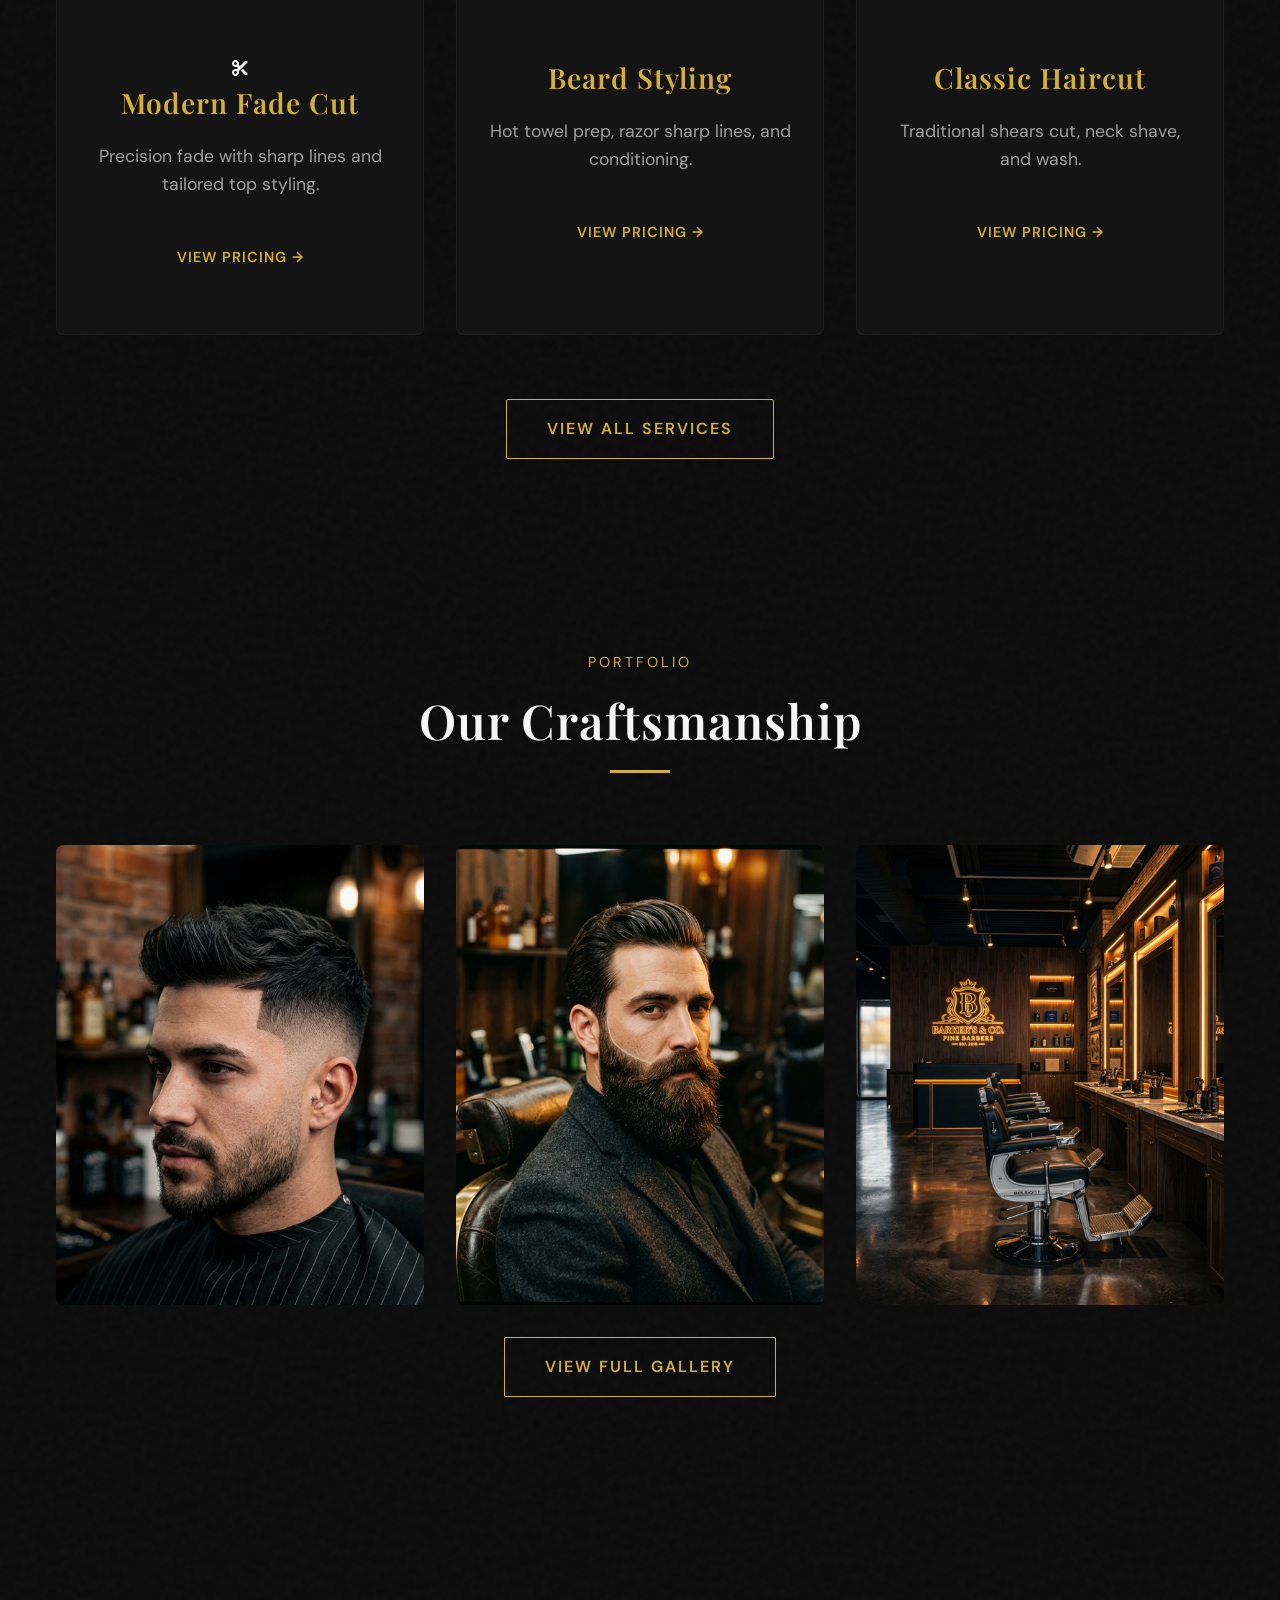
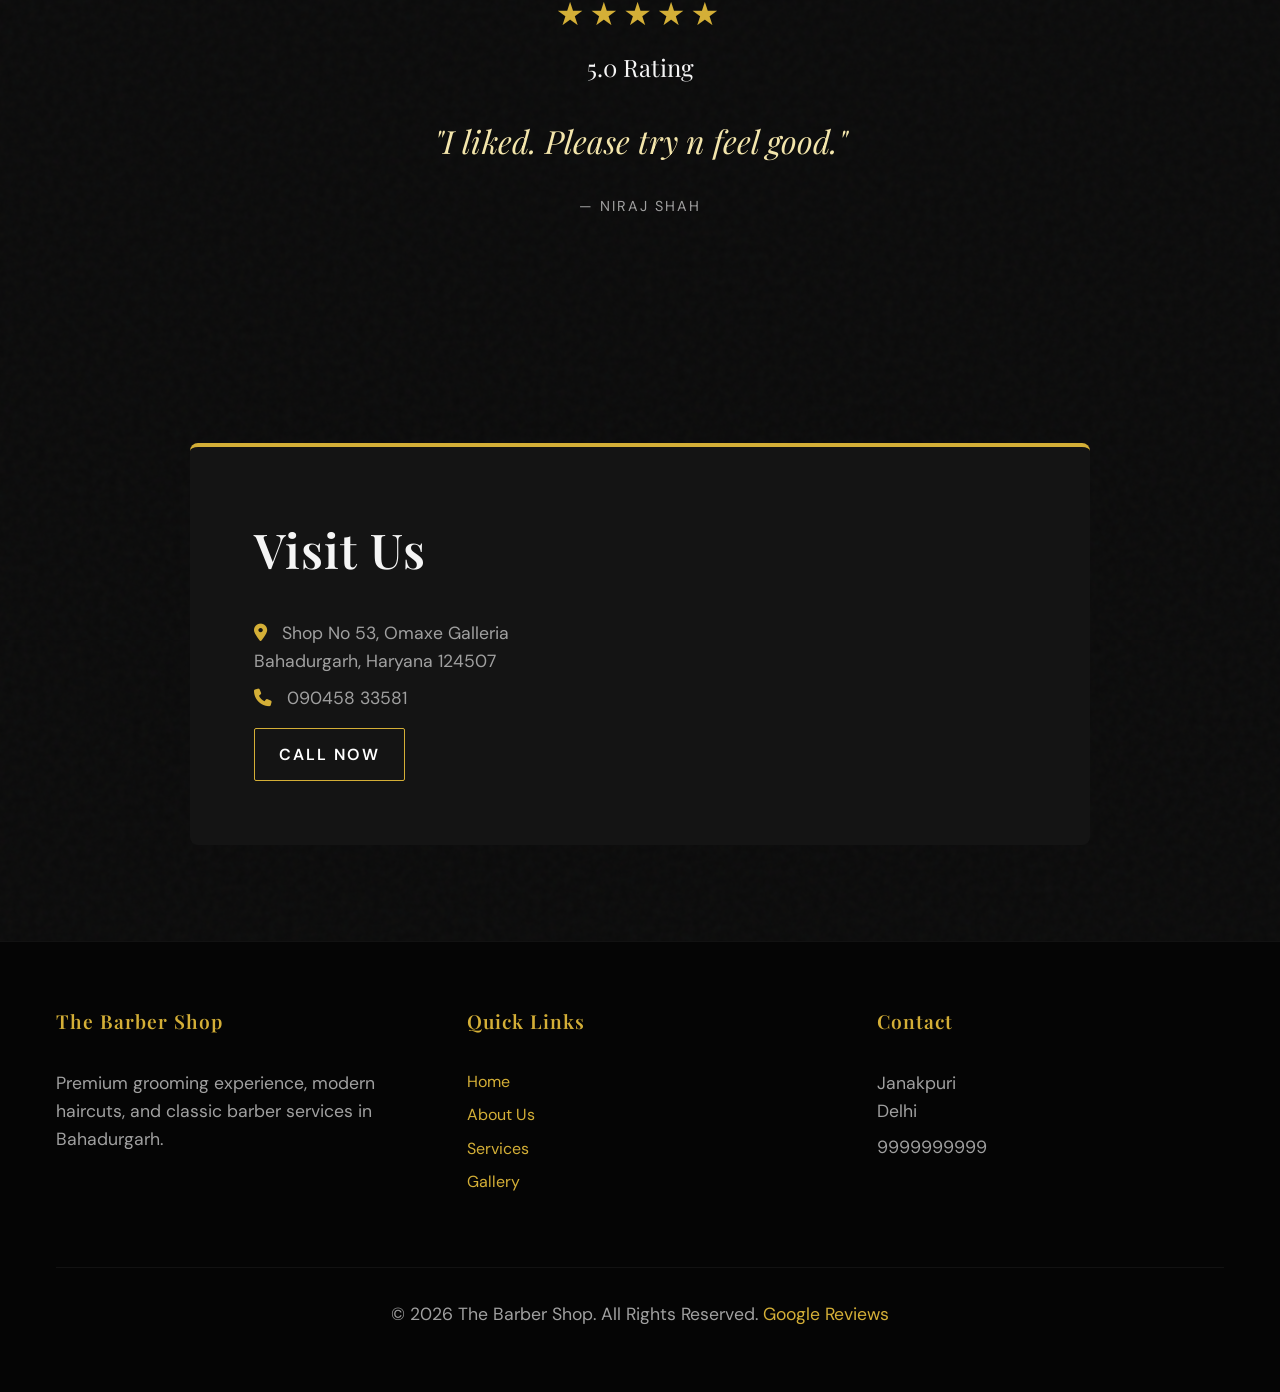
==== commit 7b792878: "feat: Update contact information and location details from Bahadurgarh to Janakpuri, Delhi." ====
--- a/index.html
+++ b/index.html
@@ -1,27 +1,33 @@
 <!DOCTYPE html>
 <html lang="en">
+
 <head>
     <meta charset="UTF-8">
     <meta name="viewport" content="width=device-width, initial-scale=1.0">
-    <title>The Barber Shop | Premium Grooming in Bahadurgarh</title>
-    <meta name="description" content="Experience premium grooming, modern haircuts, and classic barber services at The Barber Shop in Omaxe Galleria, Bahadurgarh.">
-    <meta name="keywords" content="Barber shop in Bahadurgarh, Best haircut Bahadurgarh, Beard styling near me, premium salon">
-    
+    <title>The Barber Shop | Premium Grooming in Delhi</title>
+    <meta name="description"
+        content="Experience premium grooming, modern haircuts, and classic barber services at The Barber Shop in Omaxe Galleria, Bahadurgarh.">
+    <meta name="keywords"
+        content="Barber shop in Bahadurgarh, Best haircut Bahadurgarh, Beard styling near me, premium salon">
+
     <!-- Favicon -->
     <link rel="icon" href="images/favicon.ico" type="image/x-icon">
-    
+
     <!-- Google Fonts -->
     <link rel="preconnect" href="https://fonts.googleapis.com">
     <link rel="preconnect" href="https://fonts.gstatic.com" crossorigin>
-    <link href="https://fonts.googleapis.com/css2?family=DM+Sans:opsz,wght@9..40,300;9..40,400;9..40,500;9..40,600&family=Playfair+Display:wght@400;500;600;700&display=swap" rel="stylesheet">
-    
+    <link
+        href="https://fonts.googleapis.com/css2?family=DM+Sans:opsz,wght@9..40,300;9..40,400;9..40,500;9..40,600&family=Playfair+Display:wght@400;500;600;700&display=swap"
+        rel="stylesheet">
+
     <!-- Font Awesome (for icons) -->
     <link rel="stylesheet" href="https://cdnjs.cloudflare.com/ajax/libs/font-awesome/6.4.0/css/all.min.css">
-    
+
     <!-- Custom CSS -->
     <link rel="stylesheet" href="css/style.css">
     <link rel="stylesheet" href="css/index.css">
 </head>
+
 <body>
 
     <!-- Page Loader -->
@@ -40,7 +46,8 @@
                 <li><a href="services.html">Services</a></li>
                 <li><a href="gallery.html">Gallery</a></li>
                 <li><a href="contact.html">Contact</a></li>
-                <li><a href="book.html" class="btn btn-outline" style="padding: 0.5rem 1rem; margin-top: -0.5rem;">Book Now</a></li>
+                <li><a href="book.html" class="btn btn-outline" style="padding: 0.5rem 1rem; margin-top: -0.5rem;">Book
+                        Now</a></li>
             </ul>
         </div>
     </nav>
@@ -61,24 +68,34 @@
     </header>
 
     <!-- Why Choose Us / Trust Stats -->
-    <section class="stats-section section-padding" style="background-color: var(--bg-card); position: relative; z-index: 2;">
+    <section class="stats-section section-padding"
+        style="background-color: var(--bg-card); position: relative; z-index: 2;">
         <div class="container fade-in-up">
-            <div style="display: grid; grid-template-columns: repeat(auto-fit, minmax(200px, 1fr)); gap: var(--space-md); text-align: center;">
+            <div
+                style="display: grid; grid-template-columns: repeat(auto-fit, minmax(200px, 1fr)); gap: var(--space-md); text-align: center;">
                 <div>
                     <h2 style="color: var(--gold-primary); font-size: 3rem; margin-bottom: 5px;">500+</h2>
-                    <p style="color: var(--text-main); font-family: var(--font-primary); font-weight: 500; letter-spacing: 2px; text-transform: uppercase;">Happy Clients</p>
+                    <p
+                        style="color: var(--text-main); font-family: var(--font-primary); font-weight: 500; letter-spacing: 2px; text-transform: uppercase;">
+                        Happy Clients</p>
                 </div>
                 <div>
                     <h2 style="color: var(--gold-primary); font-size: 3rem; margin-bottom: 5px;">3</h2>
-                    <p style="color: var(--text-main); font-family: var(--font-primary); font-weight: 500; letter-spacing: 2px; text-transform: uppercase;">Years in Business</p>
+                    <p
+                        style="color: var(--text-main); font-family: var(--font-primary); font-weight: 500; letter-spacing: 2px; text-transform: uppercase;">
+                        Years in Business</p>
                 </div>
                 <div>
                     <h2 style="color: var(--gold-primary); font-size: 3rem; margin-bottom: 5px;">100%</h2>
-                    <p style="color: var(--text-main); font-family: var(--font-primary); font-weight: 500; letter-spacing: 2px; text-transform: uppercase;">Satisfaction Goal</p>
+                    <p
+                        style="color: var(--text-main); font-family: var(--font-primary); font-weight: 500; letter-spacing: 2px; text-transform: uppercase;">
+                        Satisfaction Goal</p>
                 </div>
                 <div>
                     <h2 style="color: var(--gold-primary); font-size: 3rem; margin-bottom: 5px;">5.0</h2>
-                    <p style="color: var(--text-main); font-family: var(--font-primary); font-weight: 500; letter-spacing: 2px; text-transform: uppercase;">Google Rating</p>
+                    <p
+                        style="color: var(--text-main); font-family: var(--font-primary); font-weight: 500; letter-spacing: 2px; text-transform: uppercase;">
+                        Google Rating</p>
                 </div>
             </div>
             <div class="gold-divider"></div>
@@ -92,7 +109,7 @@
                 <span class="section-subtitle">Our Expertise</span>
                 <h2>Premium Services</h2>
             </div>
-            
+
             <div class="services-grid">
                 <!-- Service 1 -->
                 <div class="service-card fade-in-up">
@@ -116,7 +133,7 @@
                     <a href="services.html" class="read-more">View Pricing &rarr;</a>
                 </div>
             </div>
-            
+
             <div class="text-center fade-in-up" style="margin-top: var(--space-lg);">
                 <a href="services.html" class="btn btn-outline">View All Services</a>
             </div>
@@ -130,7 +147,7 @@
                 <span class="section-subtitle">Portfolio</span>
                 <h2>Our Craftsmanship</h2>
             </div>
-            
+
             <div class="gallery-grid">
                 <div class="gallery-item fade-in-up">
                     <img src="images/gallery/haircut1.png" alt="Modern Haircut" loading="lazy">
@@ -142,7 +159,7 @@
                     <img src="images/gallery/interior1.png" alt="Barber Shop Interior" loading="lazy">
                 </div>
             </div>
-            
+
             <div class="text-center fade-in-up" style="margin-top: var(--space-md);">
                 <a href="gallery.html" class="btn btn-outline">View Full Gallery</a>
             </div>
@@ -164,17 +181,20 @@
     <!-- Quick Contact Snippet -->
     <section class="quick-contact section-padding" id="contact">
         <div class="container fade-in-up">
-            <div class="contact-card" style="max-width: 900px; display: grid; grid-template-columns: 1fr 1fr; gap: var(--space-md); align-items: center; text-align: left;">
+            <div class="contact-card"
+                style="max-width: 900px; display: grid; grid-template-columns: 1fr 1fr; gap: var(--space-md); align-items: center; text-align: left;">
                 <div class="contact-info">
                     <h2>Visit Us</h2>
-                    <p style="margin-bottom: var(--space-xs);"><i class="fas fa-map-marker-alt"></i> Shop No 53, Omaxe Galleria<br>Bahadurgarh, Haryana 124507</p>
+                    <p style="margin-bottom: var(--space-xs);"><i class="fas fa-map-marker-alt"></i> Shop No 53, Omaxe
+                        Galleria<br>Bahadurgarh, Haryana 124507</p>
                     <p style="margin-bottom: var(--space-sm);"><i class="fas fa-phone"></i> 090458 33581</p>
                     <a href="tel:09045833581" class="btn btn-primary" style="padding: 0.8rem 1.5rem;">Call Now</a>
                 </div>
                 <div class="contact-map" style="height: 100%; min-height: 250px;">
-                    <iframe src="https://maps.google.com/maps?width=100%25&amp;height=600&amp;hl=en&amp;q=The%20Barbar%20Shop,%20Omaxe%20Galleria,%20Bahadurgarh&amp;t=&amp;z=15&amp;ie=UTF8&amp;iwloc=B&amp;output=embed" 
-                            style="border:0; width: 100%; height: 100%; border-radius: 8px;" 
-                            allowfullscreen="" loading="lazy" referrerpolicy="no-referrer-when-downgrade">
+                    <iframe
+                        src="https://maps.google.com/maps?width=100%25&amp;height=600&amp;hl=en&amp;q=The%20Barbar%20Shop,%20Omaxe%20Galleria,%20Bahadurgarh&amp;t=&amp;z=15&amp;ie=UTF8&amp;iwloc=B&amp;output=embed"
+                        style="border:0; width: 100%; height: 100%; border-radius: 8px;" allowfullscreen=""
+                        loading="lazy" referrerpolicy="no-referrer-when-downgrade">
                     </iframe>
                 </div>
             </div>
@@ -200,16 +220,18 @@
                 </div>
                 <div class="footer-col">
                     <h3>Contact</h3>
-                    <p>Shop No 53, Omaxe Galleria<br>Bahadurgarh, HR 124507</p>
-                    <p>090458 33581</p>
+                    <p>Janakpuri<br>Delhi</p>
+                    <p>9999999999</p>
                 </div>
             </div>
             <div class="footer-bottom">
-                <p>&copy; 2026 The Barber Shop. All Rights Reserved. <a href="https://g.page/r/" target="_blank">Google Reviews</a></p>
+                <p>&copy; 2026 The Barber Shop. All Rights Reserved. <a href="https://g.page/r/" target="_blank">Google
+                        Reviews</a></p>
             </div>
         </div>
     </footer>
 
     <script src="js/main.js"></script>
 </body>
-</html>
+
+</html>
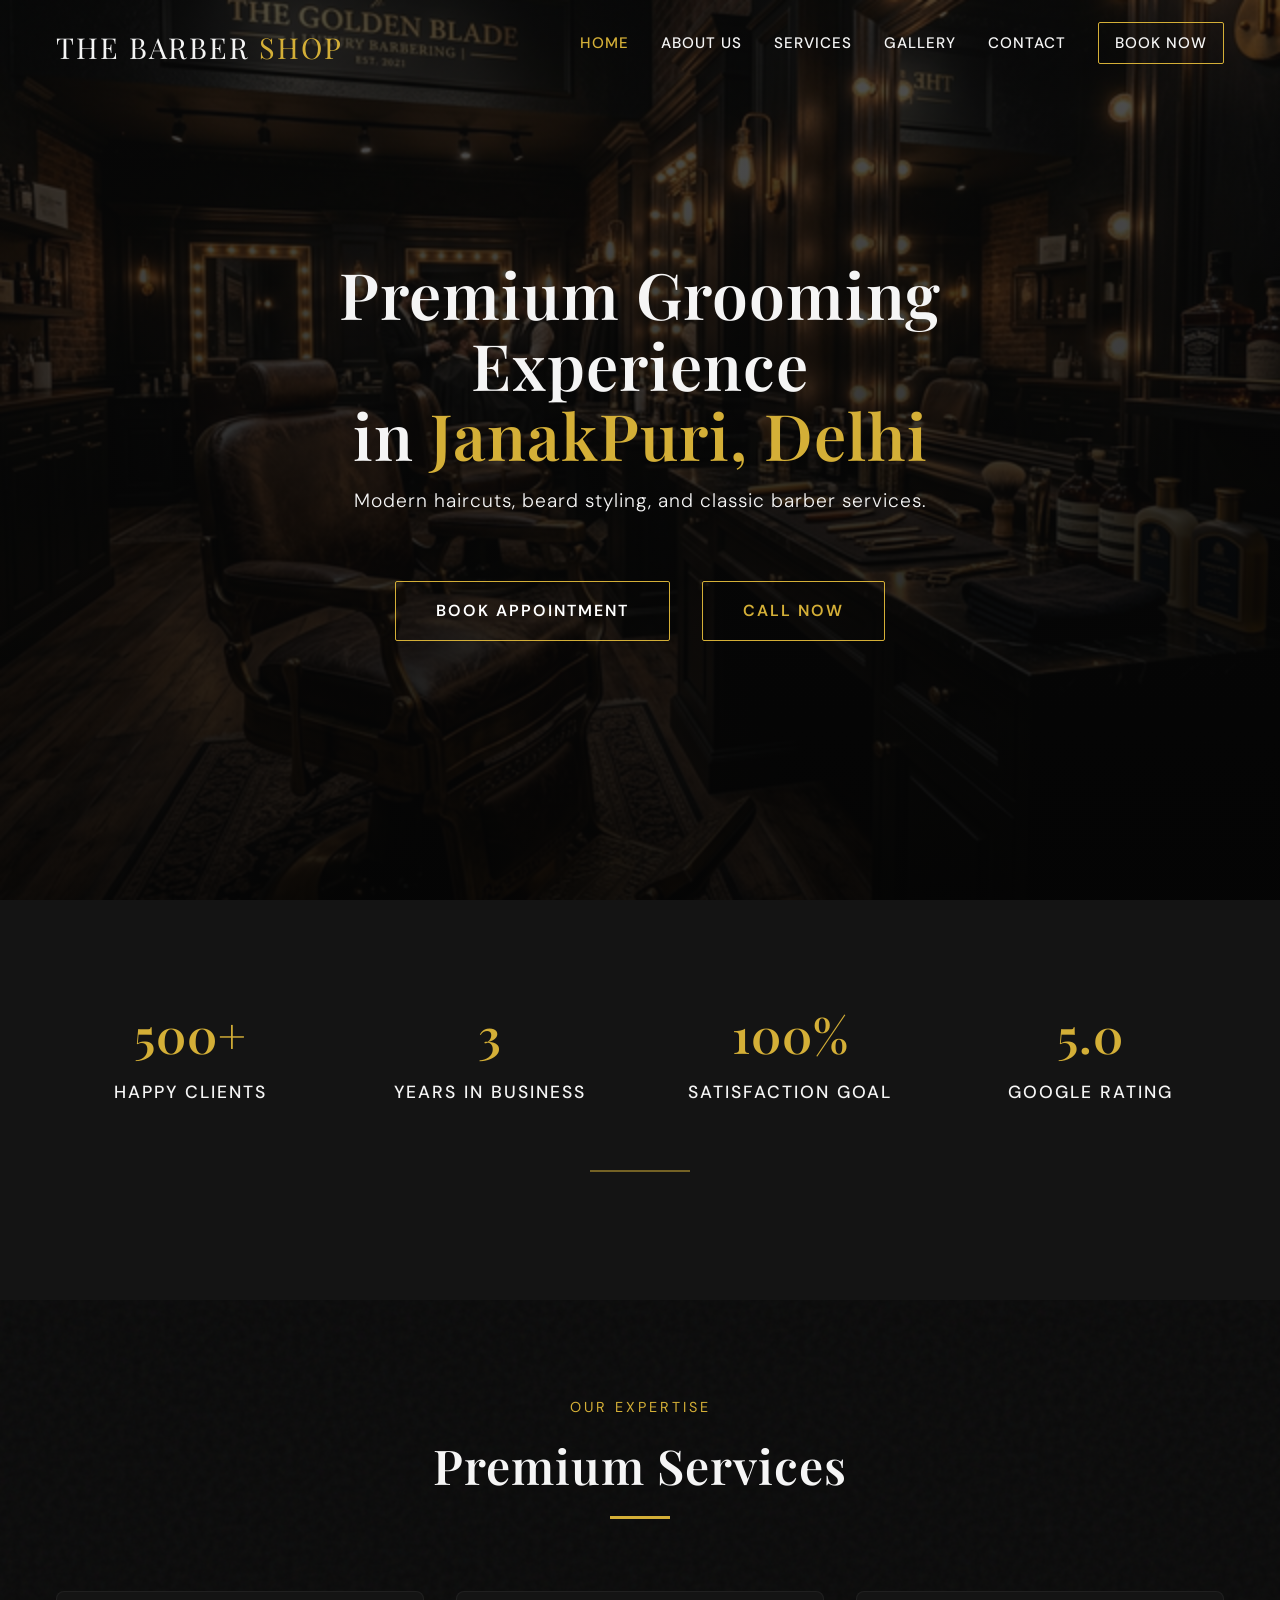
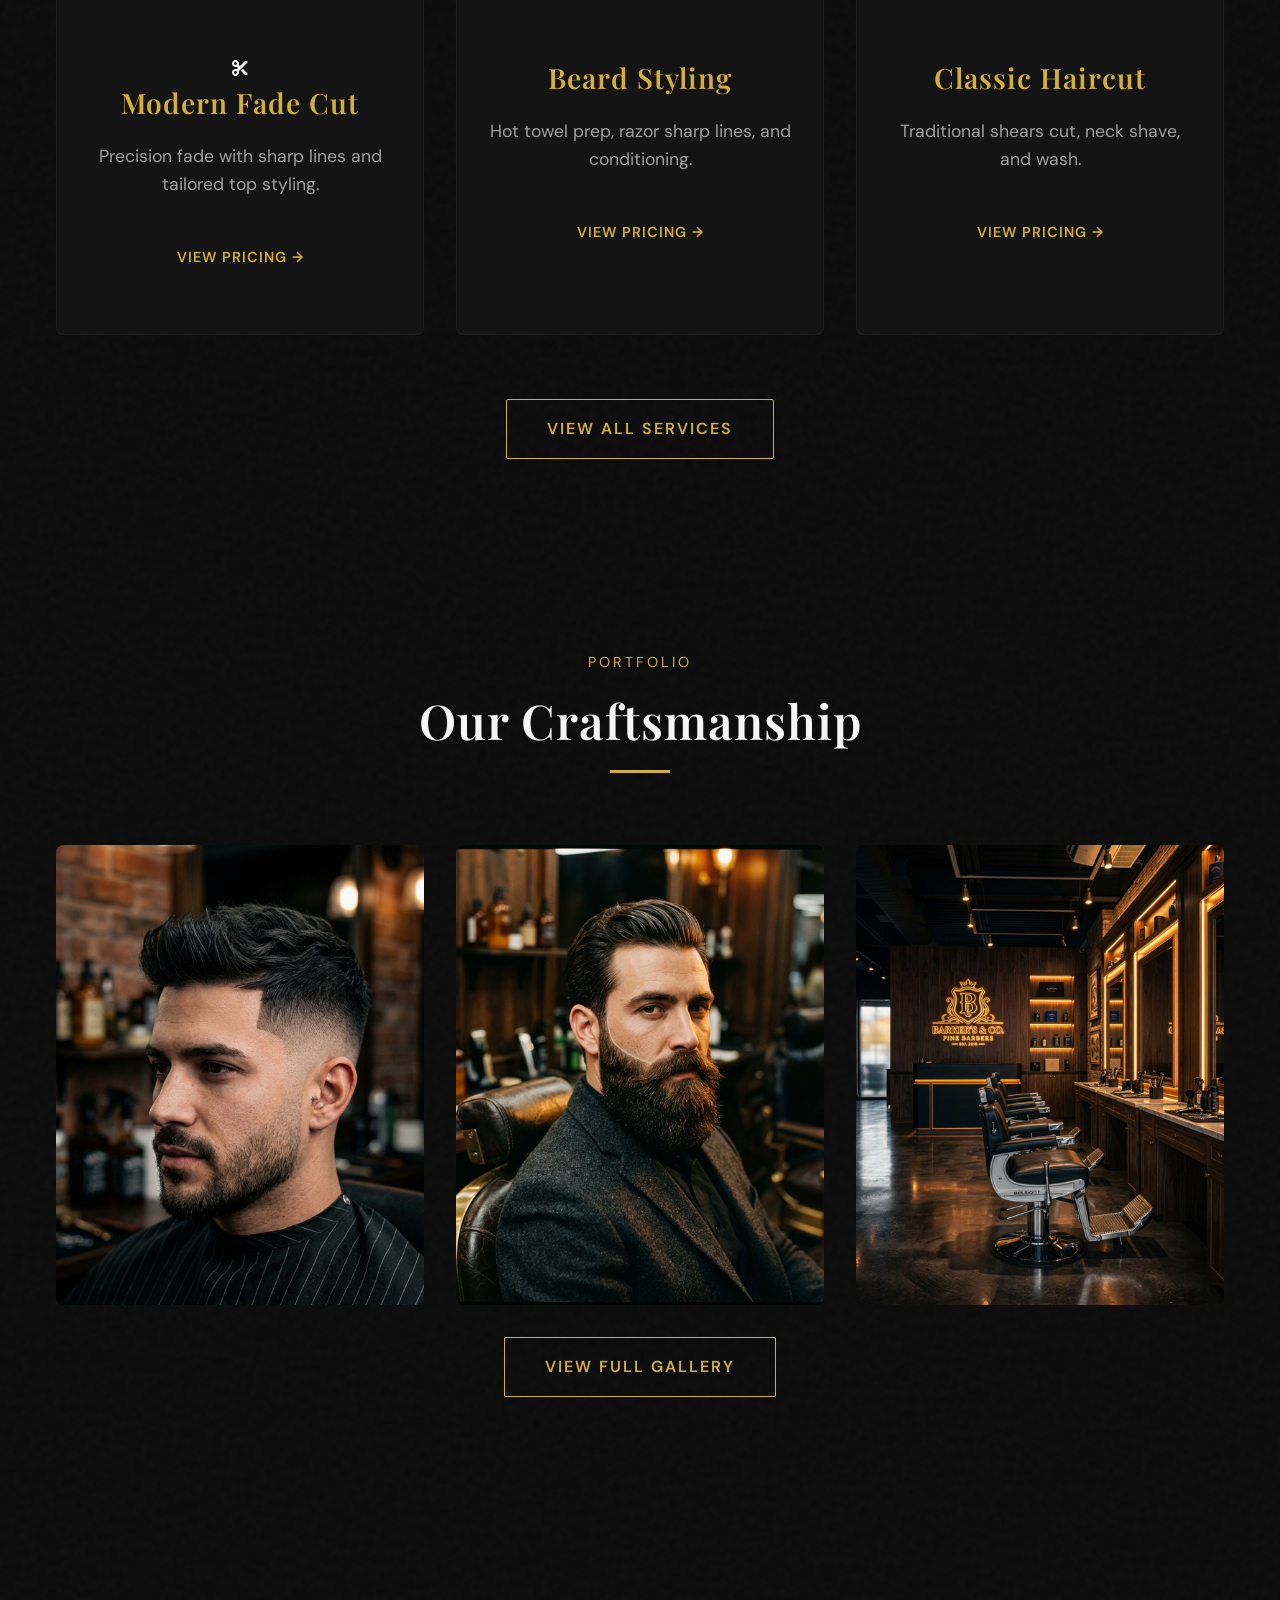
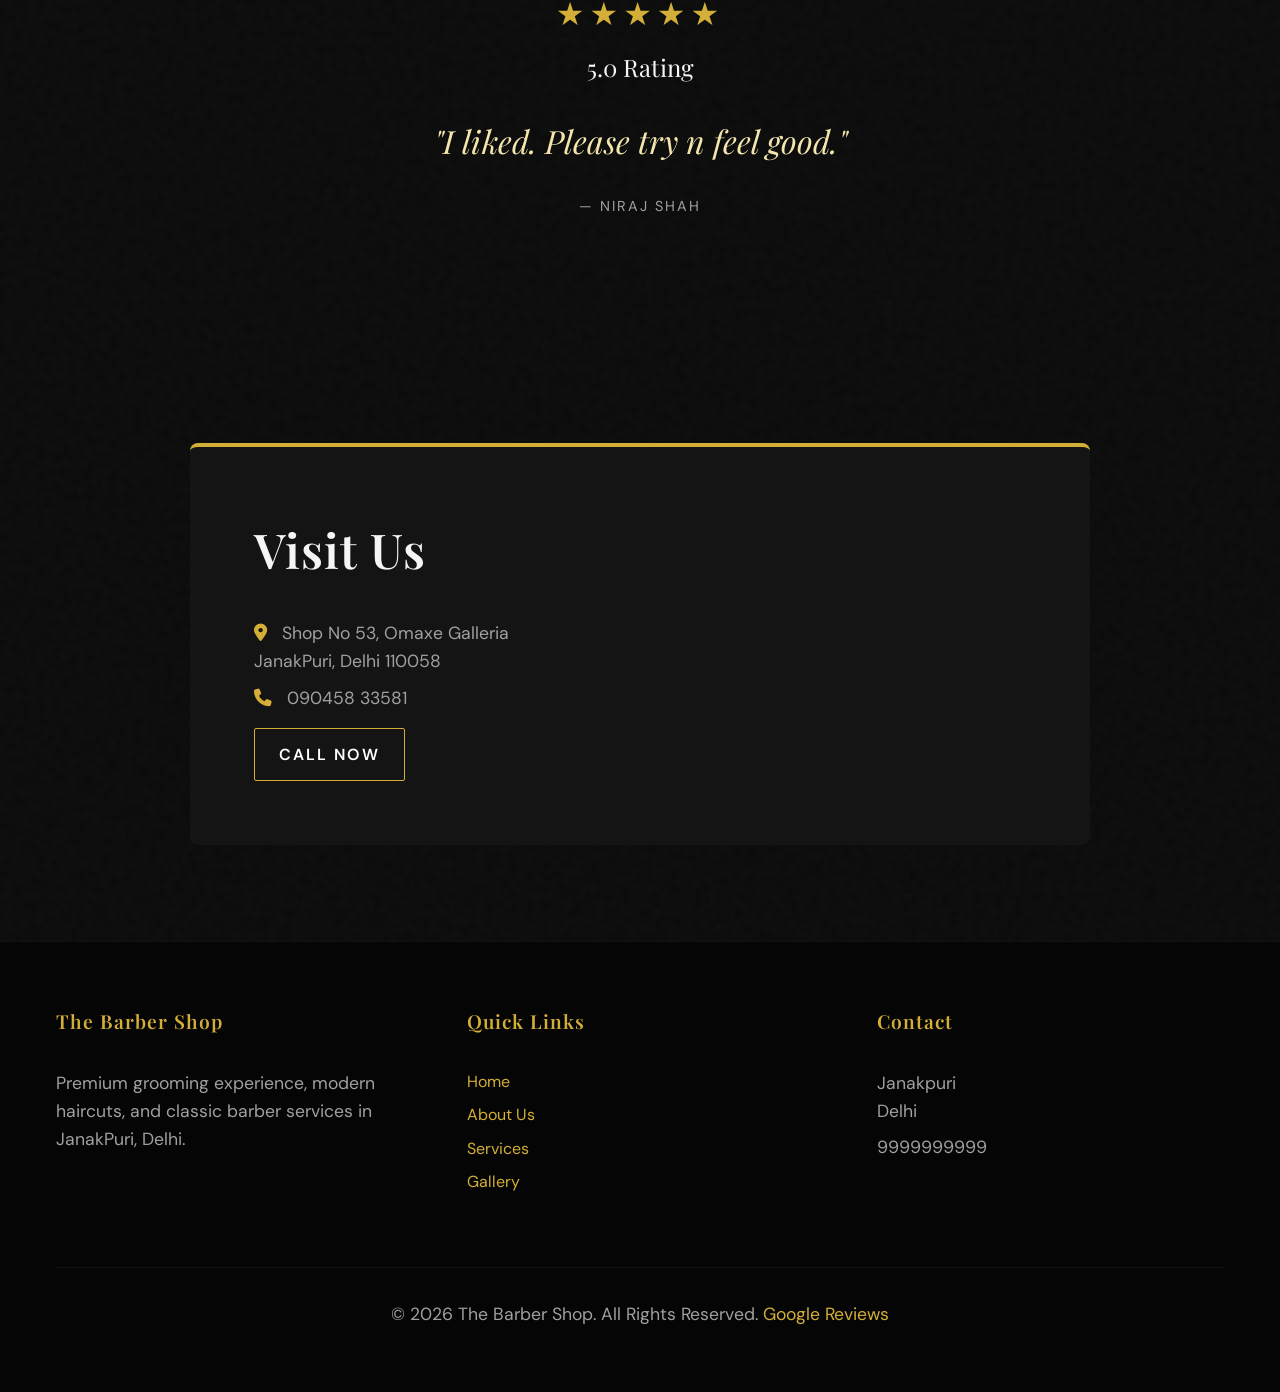
==== commit fc439cfb: "Update Global Brand Info: Location to JanakPuri & WhatsApp to 9050428490" ====
--- a/index.html
+++ b/index.html
@@ -6,9 +6,9 @@
     <meta name="viewport" content="width=device-width, initial-scale=1.0">
     <title>The Barber Shop | Premium Grooming in Delhi</title>
     <meta name="description"
-        content="Experience premium grooming, modern haircuts, and classic barber services at The Barber Shop in Omaxe Galleria, Bahadurgarh.">
+        content="Experience premium grooming, modern haircuts, and classic barber services at The Barber Shop in JanakPuri, Delhi.">
     <meta name="keywords"
-        content="Barber shop in Bahadurgarh, Best haircut Bahadurgarh, Beard styling near me, premium salon">
+        content="Barber shop in JanakPuri, Delhi, Best haircut JanakPuri, Delhi, Beard styling near me, premium salon">
 
     <!-- Favicon -->
     <link rel="icon" href="images/favicon.ico" type="image/x-icon">
@@ -57,7 +57,7 @@
         <div class="hero-overlay"></div>
         <div class="container hero-content">
             <div class="fade-in-up">
-                <h1>Premium Grooming Experience <br>in <span style="color: var(--gold-primary)">Bahadurgarh</span></h1>
+                <h1>Premium Grooming Experience <br>in <span style="color: var(--gold-primary)">JanakPuri, Delhi</span></h1>
                 <p>Modern haircuts, beard styling, and classic barber services.</p>
                 <div class="hero-btns">
                     <a href="book.html" class="btn btn-primary">Book Appointment</a>
@@ -186,13 +186,13 @@
                 <div class="contact-info">
                     <h2>Visit Us</h2>
                     <p style="margin-bottom: var(--space-xs);"><i class="fas fa-map-marker-alt"></i> Shop No 53, Omaxe
-                        Galleria<br>Bahadurgarh, Haryana 124507</p>
+                        Galleria<br>JanakPuri, Delhi 110058</p>
                     <p style="margin-bottom: var(--space-sm);"><i class="fas fa-phone"></i> 090458 33581</p>
                     <a href="tel:09045833581" class="btn btn-primary" style="padding: 0.8rem 1.5rem;">Call Now</a>
                 </div>
                 <div class="contact-map" style="height: 100%; min-height: 250px;">
                     <iframe
-                        src="https://maps.google.com/maps?width=100%25&amp;height=600&amp;hl=en&amp;q=The%20Barbar%20Shop,%20Omaxe%20Galleria,%20Bahadurgarh&amp;t=&amp;z=15&amp;ie=UTF8&amp;iwloc=B&amp;output=embed"
+                        src="https://maps.google.com/maps?width=100%25&amp;height=600&amp;hl=en&amp;q=JanakPuri,%20Delhi&amp;t=&amp;z=15&amp;ie=UTF8&amp;iwloc=B&amp;output=embed"
                         style="border:0; width: 100%; height: 100%; border-radius: 8px;" allowfullscreen=""
                         loading="lazy" referrerpolicy="no-referrer-when-downgrade">
                     </iframe>
@@ -207,7 +207,7 @@
             <div class="footer-grid">
                 <div class="footer-col">
                     <h3>The Barber Shop</h3>
-                    <p>Premium grooming experience, modern haircuts, and classic barber services in Bahadurgarh.</p>
+                    <p>Premium grooming experience, modern haircuts, and classic barber services in JanakPuri, Delhi.</p>
                 </div>
                 <div class="footer-col">
                     <h3>Quick Links</h3>
